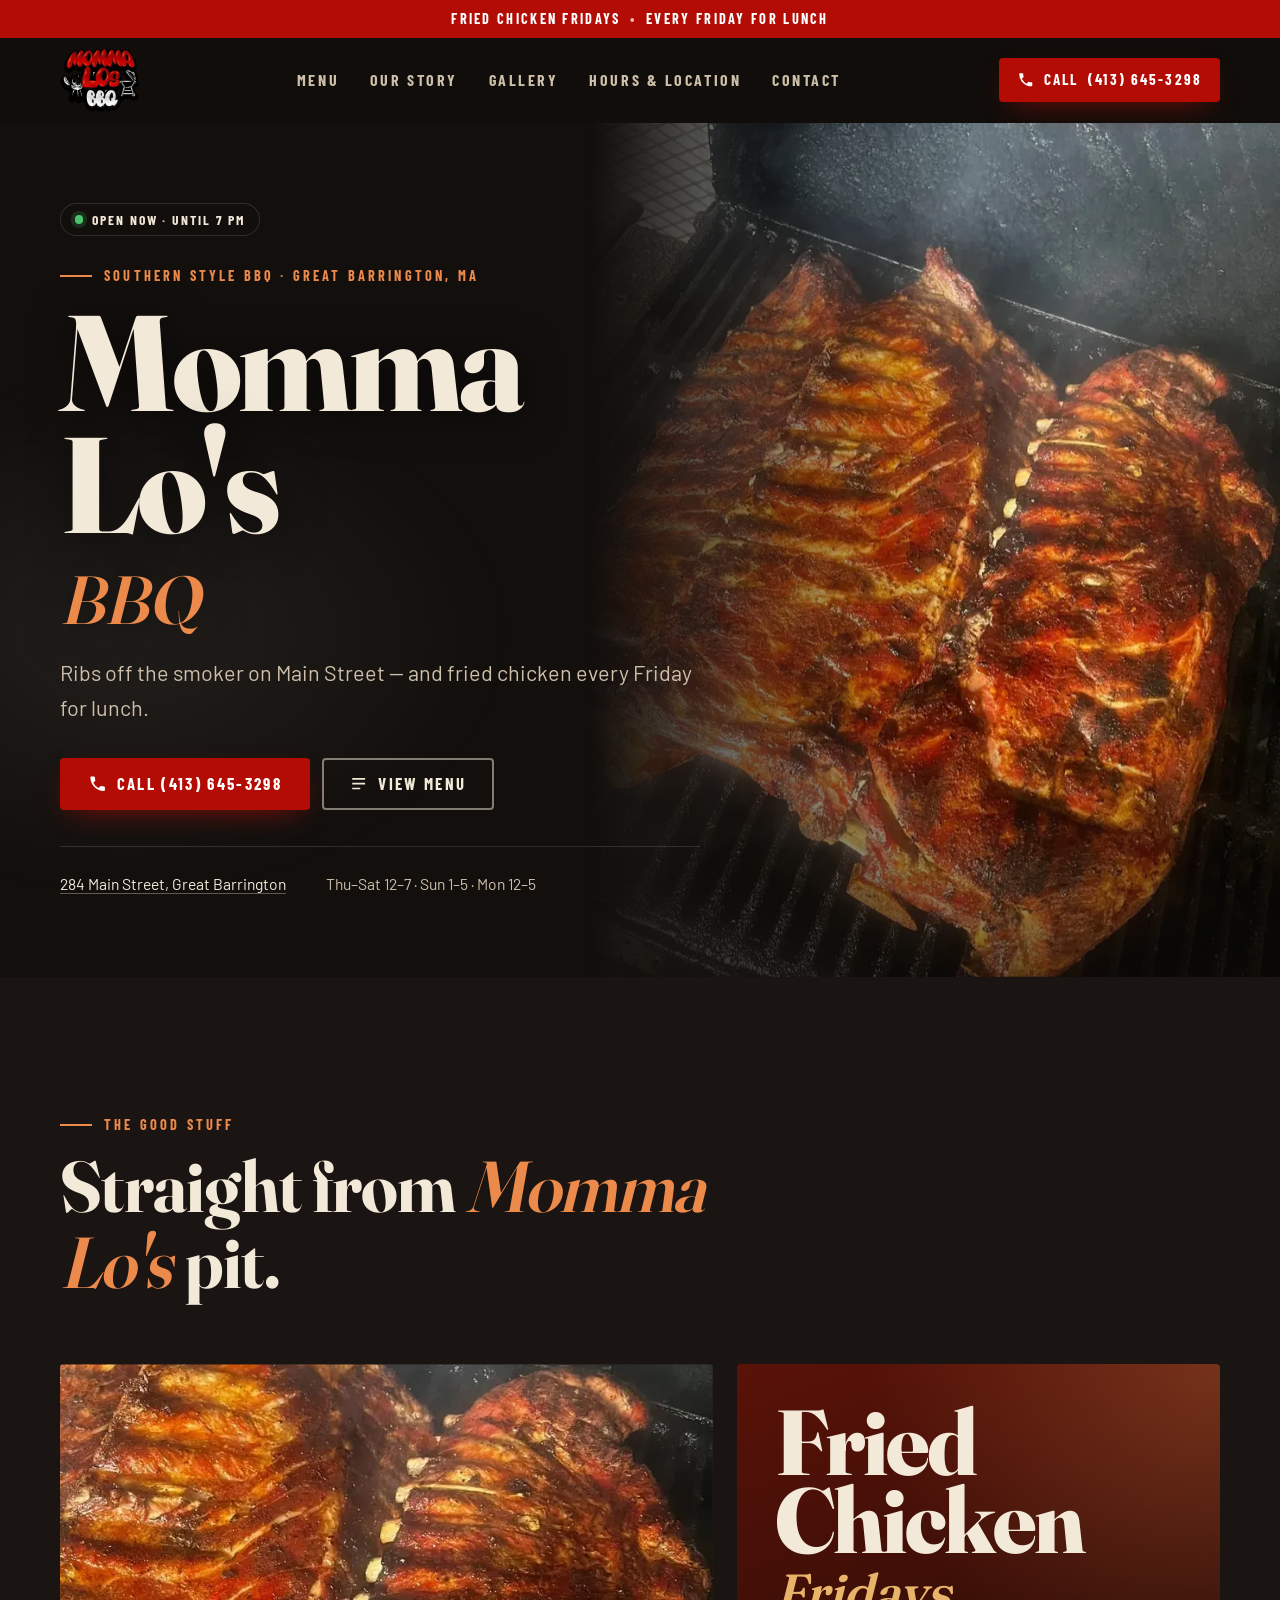
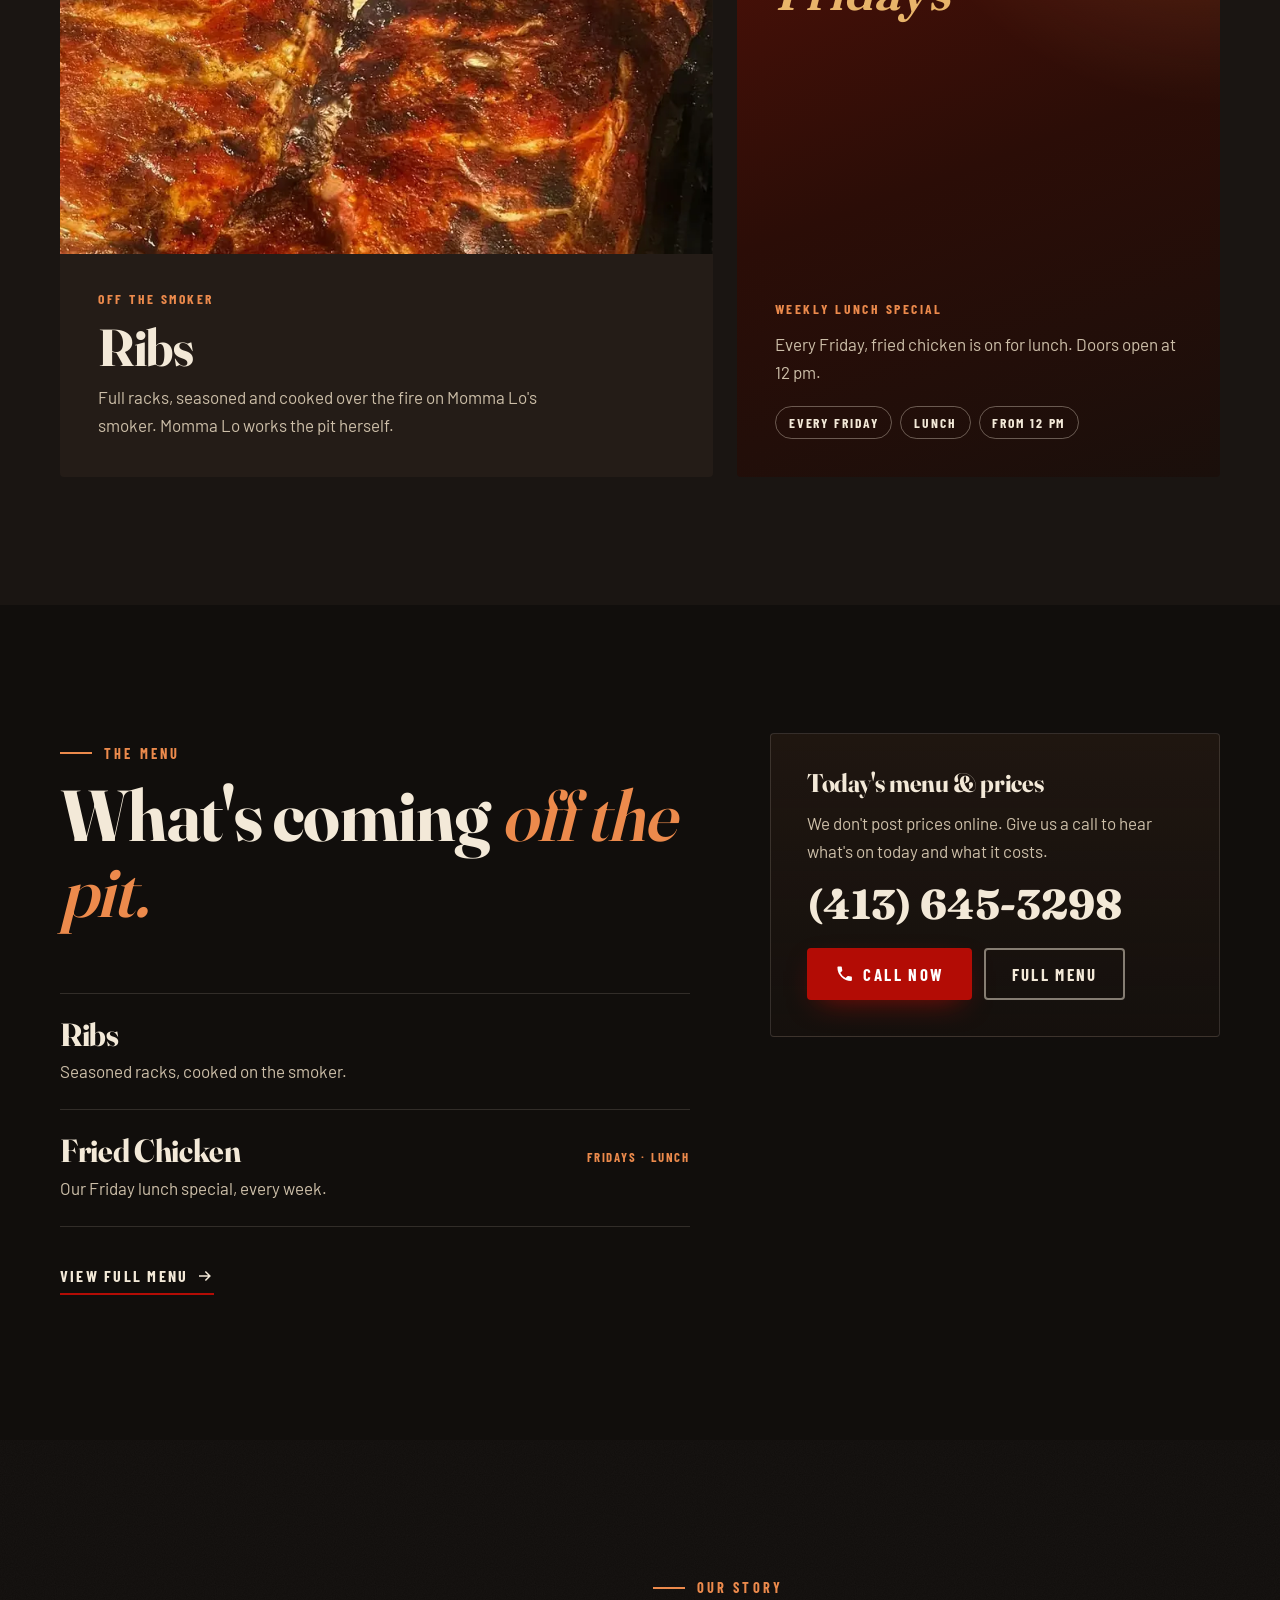
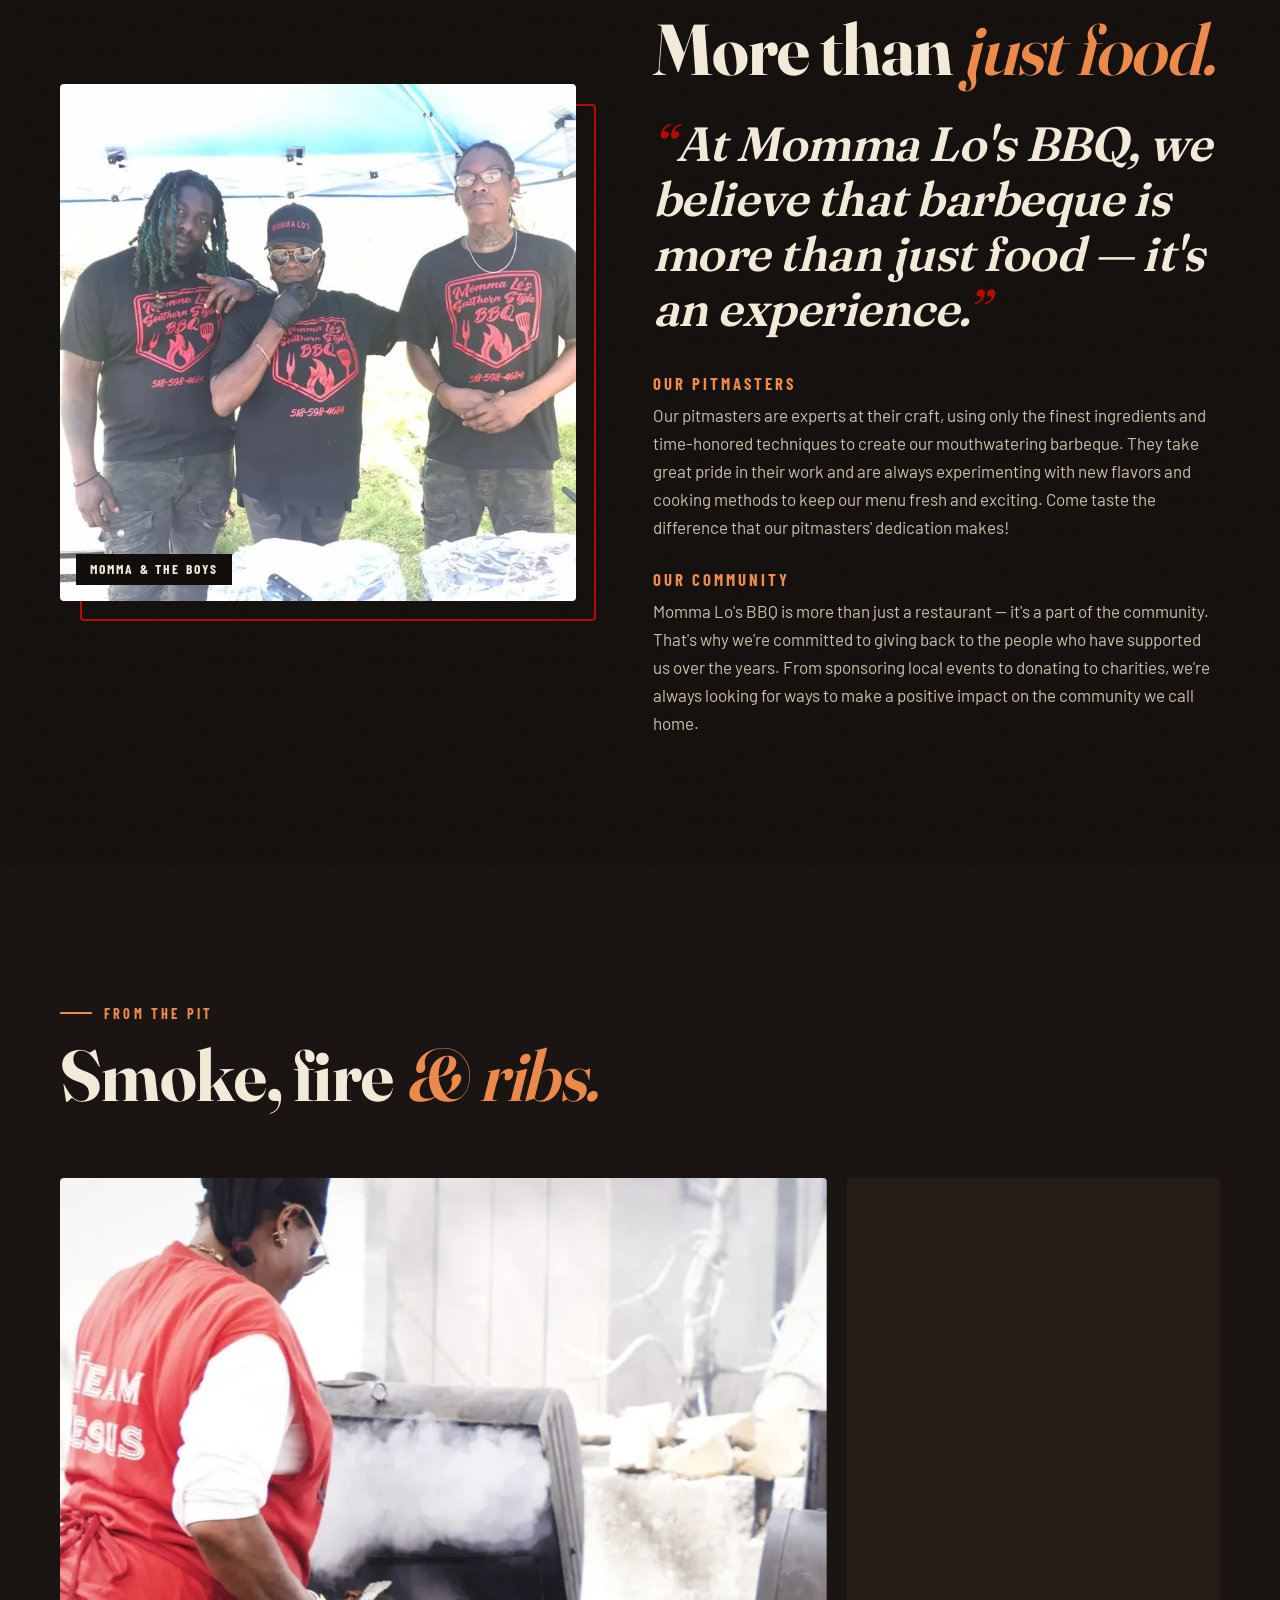
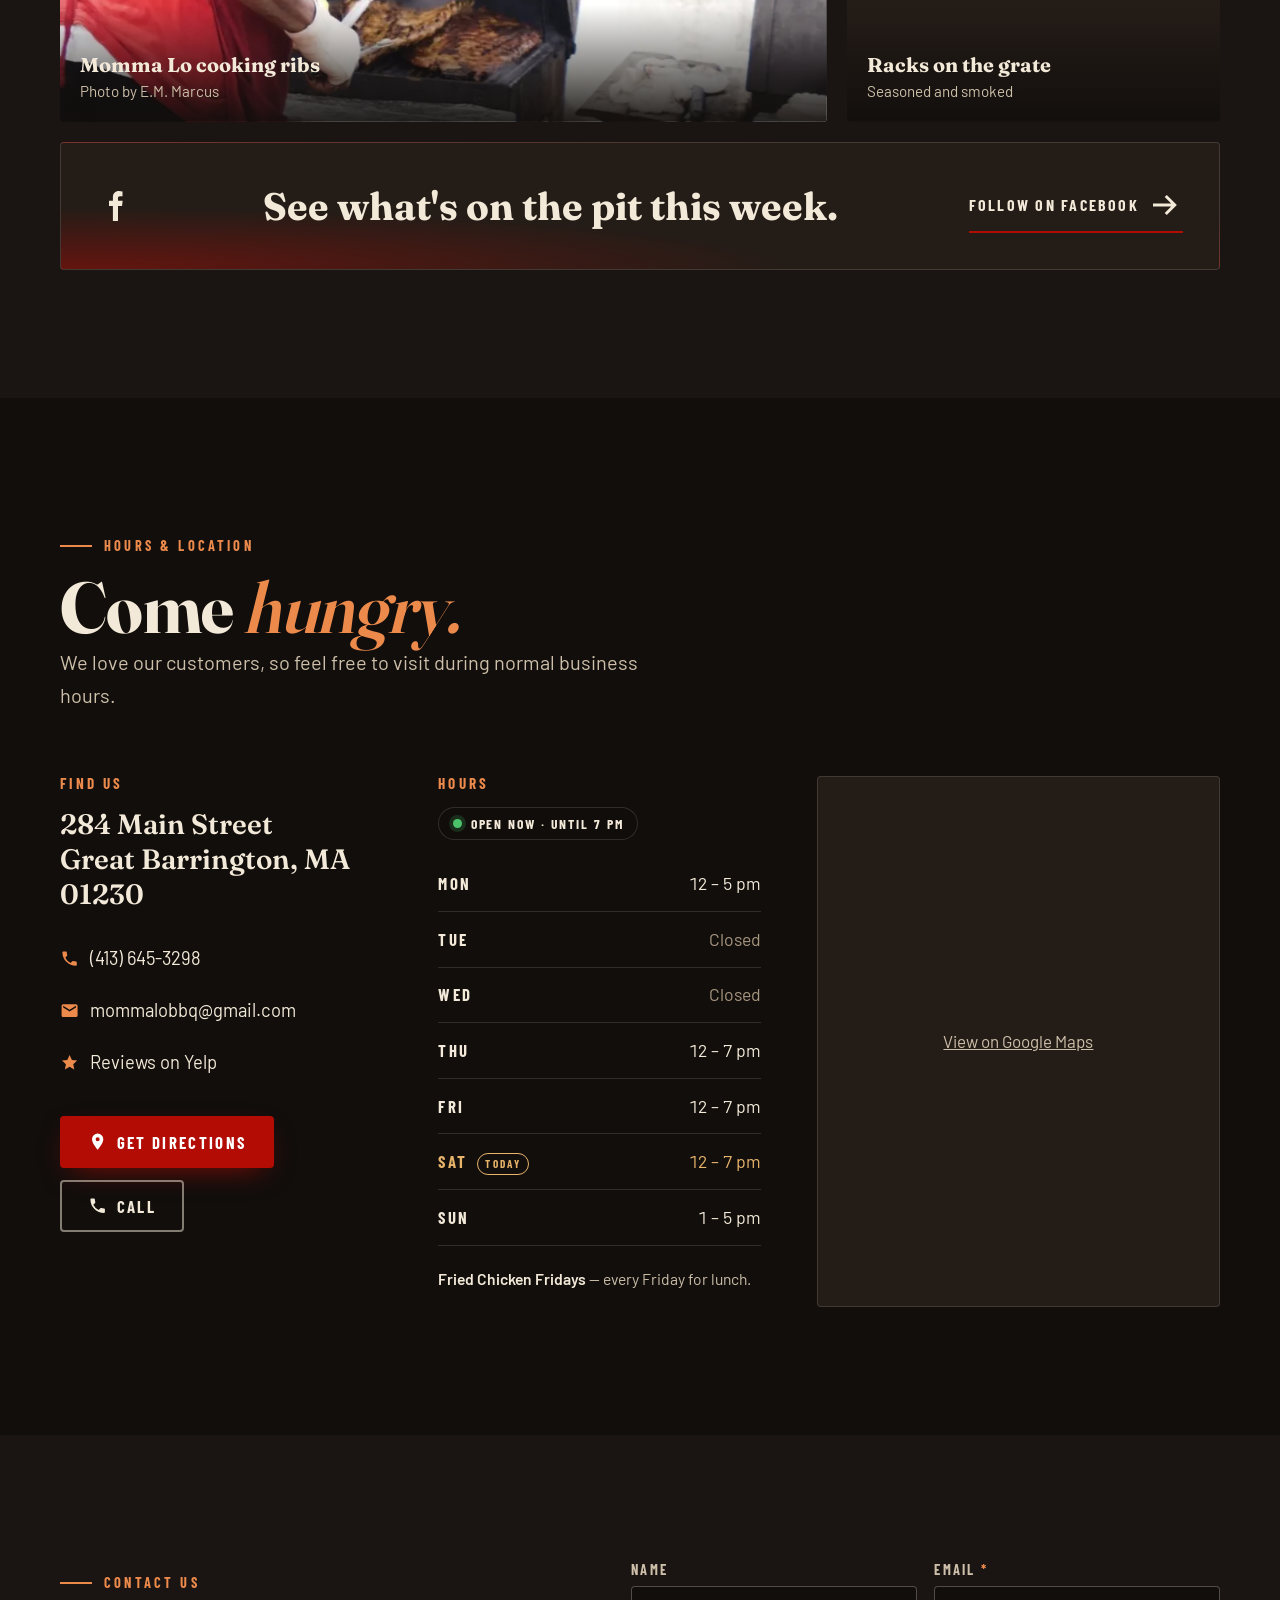
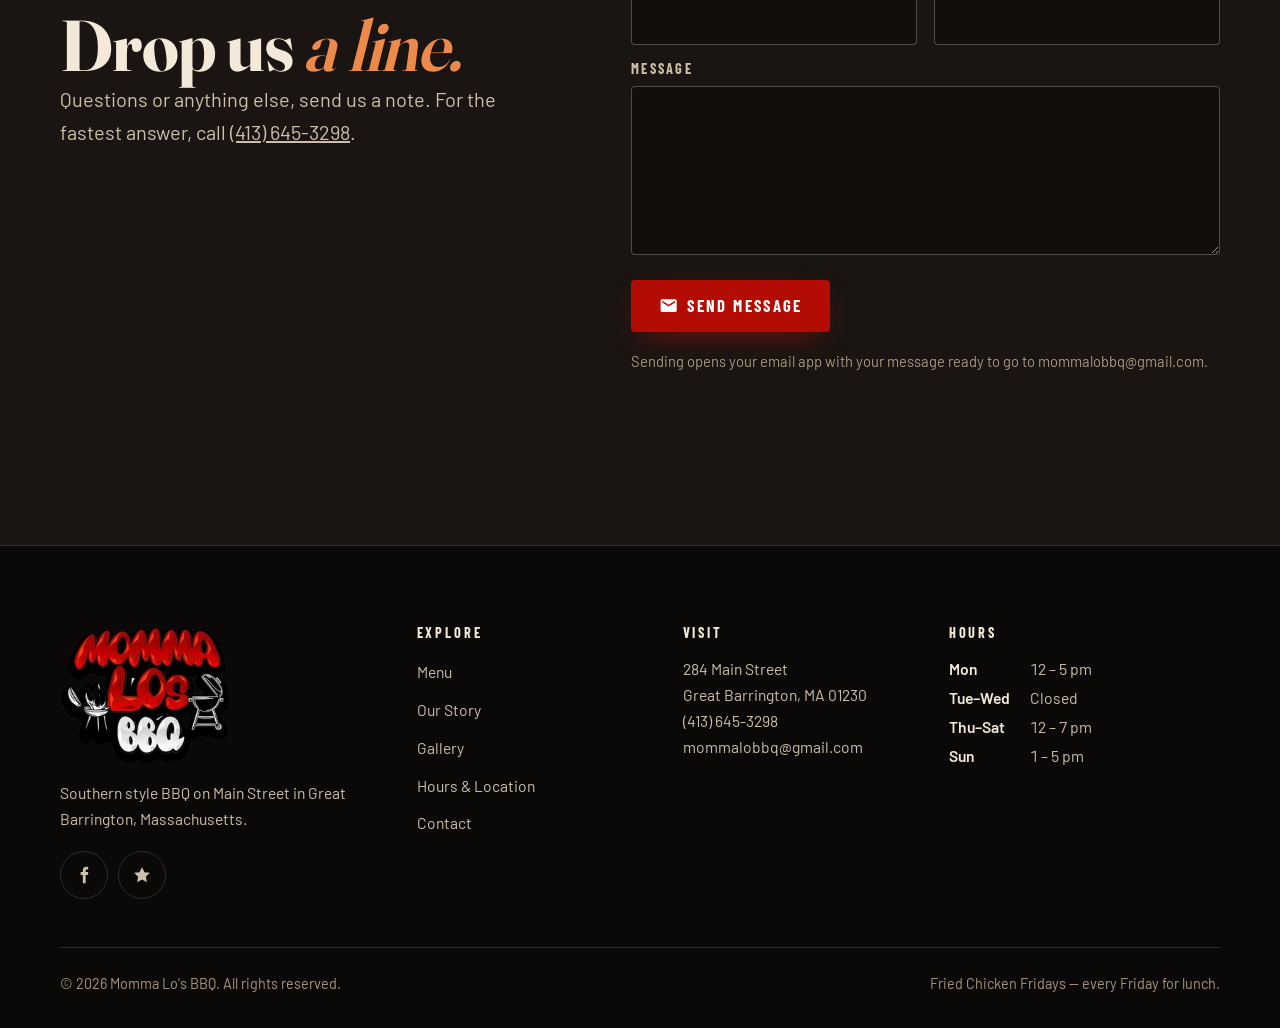
==== index.html @ 24d0cf84 "Redesign Momma Lo's BBQ website as a modern static site Rebuild mommalosbbq.com from scratch with a " ====
<!doctype html>
<html lang="en">
<head>
  <meta charset="utf-8">
  <meta name="viewport" content="width=device-width, initial-scale=1, viewport-fit=cover">
  <title>Momma Lo's BBQ | Southern Style BBQ in Great Barrington, MA</title>
  <meta name="description" content="Momma Lo's BBQ — Southern style BBQ at 284 Main Street, Great Barrington, MA. Fried Chicken Fridays every Friday for lunch. Hours, directions and contact: 413-645-3298.">
  <link rel="canonical" href="https://mommalosbbq.com/">
  <meta name="theme-color" content="#110e0c">

  <meta property="og:type" content="restaurant.restaurant">
  <meta property="og:site_name" content="Momma Lo's BBQ">
  <meta property="og:title" content="Momma Lo's BBQ | Great Barrington, MA">
  <meta property="og:description" content="Southern style BBQ on Main Street in Great Barrington. Fried Chicken Fridays — every Friday for lunch.">
  <meta property="og:url" content="https://mommalosbbq.com/">
  <meta property="og:image" content="https://mommalosbbq.com/assets/img/og-image.jpg">
  <meta property="og:image:width" content="1200">
  <meta property="og:image:height" content="630">
  <meta property="og:image:alt" content="Two racks of seasoned ribs on the smoker at Momma Lo's BBQ">
  <meta name="twitter:card" content="summary_large_image">

  <link rel="icon" href="assets/img/icon-32.png" sizes="32x32" type="image/png">
  <link rel="apple-touch-icon" href="assets/img/icon-180.png">
  <link rel="manifest" href="site.webmanifest">

  <link rel="preload" href="assets/fonts/fraunces-var.woff2" as="font" type="font/woff2" crossorigin>
  <link rel="preload" href="assets/fonts/barlow-condensed-700.woff2" as="font" type="font/woff2" crossorigin>
  <link rel="preload" as="image" type="image/webp" media="(max-width: 959px)"
        imagesrcset="assets/img/ribs-hero-sq-480.webp 480w, assets/img/ribs-hero-sq-720.webp 720w, assets/img/ribs-hero-sq-960.webp 960w"
        imagesizes="100vw">
  <link rel="preload" as="image" type="image/webp" media="(min-width: 960px)"
        imagesrcset="assets/img/ribs-smoker-800.webp 800w, assets/img/ribs-smoker-1200.webp 1200w, assets/img/ribs-smoker-1536.webp 1536w"
        imagesizes="54vw" fetchpriority="high">
  <link rel="stylesheet" href="assets/css/styles.css">

  <script type="application/ld+json">
  {
    "@context": "https://schema.org",
    "@type": "Restaurant",
    "@id": "https://mommalosbbq.com/#restaurant",
    "name": "Momma Lo's BBQ",
    "url": "https://mommalosbbq.com/",
    "logo": "https://mommalosbbq.com/assets/img/logo-480.png",
    "image": [
      "https://mommalosbbq.com/assets/img/og-image.jpg",
      "https://mommalosbbq.com/assets/img/ribs-smoker-1200.jpg",
      "https://mommalosbbq.com/assets/img/momma-and-the-boys-958.jpg"
    ],
    "telephone": "+1-413-645-3298",
    "email": "mommalobbq@gmail.com",
    "servesCuisine": ["Barbecue", "Southern"],
    "hasMenu": "https://mommalosbbq.com/menu.html",
    "address": {
      "@type": "PostalAddress",
      "streetAddress": "284 Main Street",
      "addressLocality": "Great Barrington",
      "addressRegion": "MA",
      "postalCode": "01230",
      "addressCountry": "US"
    },
    "openingHoursSpecification": [
      { "@type": "OpeningHoursSpecification", "dayOfWeek": "Monday", "opens": "12:00", "closes": "17:00" },
      { "@type": "OpeningHoursSpecification", "dayOfWeek": ["Thursday", "Friday", "Saturday"], "opens": "12:00", "closes": "19:00" },
      { "@type": "OpeningHoursSpecification", "dayOfWeek": "Sunday", "opens": "13:00", "closes": "17:00" }
    ],
    "sameAs": [
      "https://www.facebook.com/MommaLOs",
      "https://www.yelp.com/biz/momma-los-bbq-great-barrington"
    ]
  }
  </script>
  <script src="assets/js/main.js" defer></script>
</head>
<body>
  <svg width="0" height="0" style="position:absolute" aria-hidden="true" focusable="false">
    <symbol id="i-phone" viewBox="0 0 24 24"><path fill="currentColor" d="M6.6 10.8a15.2 15.2 0 0 0 6.6 6.6l2.2-2.2a1 1 0 0 1 1-.25 11.4 11.4 0 0 0 3.6.57 1 1 0 0 1 1 1V20a1 1 0 0 1-1 1A17 17 0 0 1 3 4a1 1 0 0 1 1-1h3.5a1 1 0 0 1 1 1c0 1.25.2 2.45.57 3.57a1 1 0 0 1-.25 1z"/></symbol>
    <symbol id="i-pin" viewBox="0 0 24 24"><path fill="currentColor" d="M12 2a7 7 0 0 0-7 7c0 5.25 7 13 7 13s7-7.75 7-13a7 7 0 0 0-7-7zm0 9.5A2.5 2.5 0 1 1 12 6.5a2.5 2.5 0 0 1 0 5z"/></symbol>
    <symbol id="i-mail" viewBox="0 0 24 24"><path fill="currentColor" d="M20 4H4a2 2 0 0 0-2 2v12a2 2 0 0 0 2 2h16a2 2 0 0 0 2-2V6a2 2 0 0 0-2-2zm0 4.2-8 5-8-5V6l8 5 8-5z"/></symbol>
    <symbol id="i-menu" viewBox="0 0 24 24"><path fill="currentColor" d="M4 5h16v2H4zm0 6h16v2H4zm0 6h10v2H4z"/></symbol>
    <symbol id="i-arrow" viewBox="0 0 24 24"><path fill="currentColor" d="M13.2 5.3 19.9 12l-6.7 6.7-1.4-1.4 4.3-4.3H4v-2h12.1l-4.3-4.3z"/></symbol>
    <symbol id="i-facebook" viewBox="0 0 24 24"><path fill="currentColor" d="M14 8.5V6.8c0-.8.2-1.3 1.4-1.3H17V2.3A22 22 0 0 0 14.6 2C12.2 2 10.6 3.5 10.6 6.2v2.3H8V12h2.6v10H14V12h2.7l.4-3.5z"/></symbol>
    <symbol id="i-star" viewBox="0 0 24 24"><path fill="currentColor" d="m12 2.5 2.9 6.1 6.6.8-4.9 4.6 1.3 6.6L12 17.3l-5.9 3.3 1.3-6.6-4.9-4.6 6.6-.8z"/></symbol>
  </svg>

  <a class="skip-link" href="#main">Skip to content</a>

  <aside class="announce" aria-label="Weekly special">
    <a href="#fried-chicken-fridays"><span>Fried Chicken Fridays</span><span class="dot" aria-hidden="true">•</span><span class="long">Every Friday for lunch</span><span class="short">Lunch</span></a>
  </aside>

  <header class="site-header">
    <div class="wrap header-inner">
      <a class="brand" href="./" aria-label="Momma Lo's BBQ — home">
        <picture>
          <source type="image/webp" srcset="assets/img/logo-240.webp 1x, assets/img/logo-480.webp 2x">
          <img src="assets/img/logo-240.png" width="240" height="195" alt="Momma Lo's BBQ">
        </picture>
      </a>
      <nav class="nav-links" aria-label="Main">
        <a href="menu.html">Menu</a>
        <a href="#story">Our Story</a>
        <a href="#gallery">Gallery</a>
        <a href="#visit">Hours &amp; Location</a>
        <a href="#contact">Contact</a>
      </nav>
      <div class="header-actions">
        <a class="btn btn--primary btn--sm header-call" href="tel:+14136453298" aria-label="Call Momma Lo's BBQ at 413-645-3298">
          <svg aria-hidden="true"><use href="#i-phone"/></svg><span>Call</span><span class="num">(413) 645-3298</span>
        </a>
        <button class="menu-toggle" type="button" aria-expanded="false" aria-controls="mobile-nav" aria-label="Open menu"><span></span></button>
      </div>
    </div>
  </header>

  <nav class="mobile-nav" id="mobile-nav" aria-label="Main">
    <ul>
      <li><a href="menu.html">Menu</a></li>
      <li><a href="#story">Our Story</a></li>
      <li><a href="#gallery">Gallery</a></li>
      <li><a href="#visit">Hours &amp; Location</a></li>
      <li><a href="#contact">Contact</a></li>
    </ul>
    <div class="mobile-nav-meta">
      <p><a href="tel:+14136453298">(413) 645-3298</a><br>284 Main Street, Great Barrington, MA</p>
      <a class="btn btn--primary" href="tel:+14136453298"><svg aria-hidden="true"><use href="#i-phone"/></svg>Call us</a>
    </div>
  </nav>

  <main id="main">
    <!-- HERO -->
    <section class="hero grain" aria-labelledby="hero-title">
      <div class="hero-media">
        <picture>
          <source type="image/webp" media="(max-width: 959px)" sizes="100vw"
                  srcset="assets/img/ribs-hero-sq-480.webp 480w, assets/img/ribs-hero-sq-720.webp 720w, assets/img/ribs-hero-sq-960.webp 960w">
          <source type="image/webp" sizes="54vw"
                  srcset="assets/img/ribs-smoker-480.webp 480w, assets/img/ribs-smoker-800.webp 800w, assets/img/ribs-smoker-1200.webp 1200w, assets/img/ribs-smoker-1536.webp 1536w">
          <img src="assets/img/ribs-smoker-1200.jpg" sizes="(min-width: 960px) 54vw, 100vw"
               srcset="assets/img/ribs-smoker-480.jpg 480w, assets/img/ribs-smoker-800.jpg 800w, assets/img/ribs-smoker-1200.jpg 1200w, assets/img/ribs-smoker-1536.jpg 1536w"
               width="1536" height="2048" fetchpriority="high"
               alt="Two full racks of seasoned, caramelized ribs on the grate of Momma Lo's smoker">
        </picture>
      </div>
      <div class="smoke" aria-hidden="true"></div>
      <div class="wrap hero-copy">
        <p class="hero-status"><span class="status" data-status role="status"></span></p>
        <p class="eyebrow">Southern Style BBQ · Great Barrington, MA</p>
        <h1 id="hero-title">Momma Lo's<span class="script">BBQ</span></h1>
        <p class="hero-tagline">Ribs off the smoker on Main Street — and fried chicken every Friday for lunch.</p>
        <div class="hero-ctas">
          <a class="btn btn--primary" href="tel:+14136453298"><svg aria-hidden="true"><use href="#i-phone"/></svg>Call (413) 645-3298</a>
          <a class="btn" href="menu.html"><svg aria-hidden="true"><use href="#i-menu"/></svg>View Menu</a>
        </div>
        <div class="hero-meta">
          <span><a href="https://www.google.com/maps/dir/?api=1&amp;destination=284+Main+Street%2C+Great+Barrington%2C+MA+01230" target="_blank" rel="noopener">284 Main Street, Great Barrington<span class="visually-hidden"> (opens directions in a new tab)</span></a></span>
          <span>Thu–Sat 12–7 · Sun 1–5 · Mon 12–5</span>
        </div>
      </div>
    </section>

    <!-- SIGNATURE -->
    <section class="section signature" aria-labelledby="sig-title">
      <div class="wrap">
        <div class="section-head reveal">
          <p class="eyebrow">The Good Stuff</p>
          <h2 class="section-title" id="sig-title">Straight from <em>Momma Lo's</em> pit.</h2>
        </div>
        <div class="sig-grid">
          <article class="sig-card sig-card--ribs reveal">
            <div class="media reveal-img">
              <picture>
                <source type="image/webp" sizes="(min-width: 860px) 58vw, 100vw" srcset="assets/img/ribs-closeup-480.webp 480w, assets/img/ribs-closeup-800.webp 800w, assets/img/ribs-closeup-1100.webp 1100w">
                <img src="assets/img/ribs-closeup-800.jpg" sizes="(min-width: 860px) 58vw, 100vw" srcset="assets/img/ribs-closeup-480.jpg 480w, assets/img/ribs-closeup-800.jpg 800w, assets/img/ribs-closeup-1100.jpg 1100w"
                     width="1100" height="825" loading="lazy" decoding="async"
                     alt="Close-up of the seasoned, smoky bark on a rack of ribs">
              </picture>
            </div>
            <div class="body">
              <span class="tag">Off the smoker</span>
              <h3>Ribs</h3>
              <p>Full racks, seasoned and cooked over the fire on Momma Lo's smoker. Momma Lo works the pit herself.</p>
            </div>
          </article>

          <article class="sig-card sig-card--friday reveal" id="fried-chicken-fridays">
            <p class="big" aria-hidden="true">Fried<br>Chicken<em>Fridays</em></p>
            <div class="body">
              <span class="tag">Weekly lunch special</span>
              <h3 class="visually-hidden">Fried Chicken Fridays</h3>
              <p>Every Friday, fried chicken is on for lunch. Doors open at 12 pm.</p>
              <div class="when"><span class="chip">Every Friday</span><span class="chip">Lunch</span><span class="chip">From 12 pm</span></div>
            </div>
          </article>
        </div>
      </div>
    </section>

    <!-- MENU PREVIEW -->
    <section class="section" id="menu" aria-labelledby="menu-title">
      <div class="wrap menu-preview-grid">
        <div>
          <div class="section-head reveal">
            <p class="eyebrow">The Menu</p>
            <h2 class="section-title" id="menu-title">What's coming <em>off the pit.</em></h2>
          </div>
          <div class="menu-board reveal">
            <div class="menu-item">
              <h3>Ribs</h3>
              <p>Seasoned racks, cooked on the smoker.</p>
            </div>
            <div class="menu-item">
              <h3>Fried Chicken</h3>
              <span class="note">Fridays · Lunch</span>
              <p>Our Friday lunch special, every week.</p>
            </div>
          </div>
          <p class="reveal" style="margin-top:2rem"><a class="text-link" href="menu.html">View full menu <svg width="18" height="18" aria-hidden="true"><use href="#i-arrow"/></svg></a></p>
        </div>
        <aside class="menu-callout reveal" aria-labelledby="today-title">
          <h3 id="today-title">Today's menu &amp; prices</h3>
          <p>We don't post prices online. Give us a call to hear what's on today and what it costs.</p>
          <a class="phone-big" href="tel:+14136453298">(413) 645-3298</a>
          <div class="btns">
            <a class="btn btn--primary" href="tel:+14136453298"><svg aria-hidden="true"><use href="#i-phone"/></svg>Call now</a>
            <a class="btn" href="menu.html">Full menu</a>
          </div>
        </aside>
      </div>
    </section>

    <!-- STORY -->
    <section class="section story grain" id="story" aria-labelledby="story-title">
      <div class="wrap story-grid">
        <figure class="story-photo reveal" style="margin:0">
          <picture>
            <source type="image/webp" sizes="(min-width: 900px) 45vw, 100vw" srcset="assets/img/momma-and-the-boys-480.webp 480w, assets/img/momma-and-the-boys-800.webp 800w, assets/img/momma-and-the-boys-958.webp 958w">
            <img src="assets/img/momma-and-the-boys-800.jpg" sizes="(min-width: 900px) 45vw, 100vw" srcset="assets/img/momma-and-the-boys-480.jpg 480w, assets/img/momma-and-the-boys-800.jpg 800w, assets/img/momma-and-the-boys-958.jpg 958w"
                 width="958" height="960" loading="lazy" decoding="async"
                 alt="Momma Lo, in a Momma Lo's cap and sunglasses, stands between two of her crew. All three wear black Momma Lo's Southern Style BBQ shirts.">
          </picture>
          <figcaption>Momma &amp; The Boys</figcaption>
        </figure>
        <div class="reveal">
          <p class="eyebrow">Our Story</p>
          <h2 class="section-title" id="story-title" style="margin-bottom:1.75rem">More than <em>just food.</em></h2>
          <blockquote class="pullquote">At Momma Lo's BBQ, we believe that barbeque is more than just food — it's an experience.</blockquote>
          <div class="pillars">
            <div class="pillar">
              <h3>Our Pitmasters</h3>
              <p>Our pitmasters are experts at their craft, using only the finest ingredients and time-honored techniques to create our mouthwatering barbeque. They take great pride in their work and are always experimenting with new flavors and cooking methods to keep our menu fresh and exciting. Come taste the difference that our pitmasters' dedication makes!</p>
            </div>
            <div class="pillar">
              <h3>Our Community</h3>
              <p>Momma Lo's BBQ is more than just a restaurant — it's a part of the community. That's why we're committed to giving back to the people who have supported us over the years. From sponsoring local events to donating to charities, we're always looking for ways to make a positive impact on the community we call home.</p>
            </div>
          </div>
        </div>
      </div>
    </section>

    <!-- GALLERY -->
    <section class="section gallery" id="gallery" aria-labelledby="gallery-title">
      <div class="wrap">
        <div class="section-head reveal">
          <p class="eyebrow">From the Pit</p>
          <h2 class="section-title" id="gallery-title">Smoke, fire <em>&amp; ribs.</em></h2>
        </div>
        <div class="gallery-grid">
          <figure class="g-item g-wide reveal-img">
            <picture>
              <source type="image/webp" sizes="(min-width: 760px) 66vw, 100vw" srcset="assets/img/momma-lo-cooking-480.webp 480w, assets/img/momma-lo-cooking-800.webp 800w, assets/img/momma-lo-cooking-1200.webp 1200w">
              <img src="assets/img/momma-lo-cooking-800.jpg" sizes="(min-width: 760px) 66vw, 100vw" srcset="assets/img/momma-lo-cooking-480.jpg 480w, assets/img/momma-lo-cooking-800.jpg 800w, assets/img/momma-lo-cooking-1200.jpg 1200w"
                   width="1200" height="674" loading="lazy" decoding="async"
                   alt="Momma Lo, in a red apron, turns racks of ribs on an open smoker as smoke pours out">
            </picture>
            <figcaption><strong>Momma Lo cooking ribs</strong>Photo by E.M. Marcus</figcaption>
          </figure>
          <figure class="g-item g-tall reveal-img">
            <picture>
              <source type="image/webp" sizes="(min-width: 760px) 33vw, 100vw" srcset="assets/img/ribs-smoker-480.webp 480w, assets/img/ribs-smoker-800.webp 800w">
              <img src="assets/img/ribs-smoker-800.jpg" sizes="(min-width: 760px) 33vw, 100vw" srcset="assets/img/ribs-smoker-480.jpg 480w, assets/img/ribs-smoker-800.jpg 800w"
                   width="800" height="1067" loading="lazy" decoding="async"
                   alt="Two racks of ribs with a deep red, caramelized crust, resting on the smoker grate">
            </picture>
            <figcaption><strong>Racks on the grate</strong>Seasoned and smoked</figcaption>
          </figure>
          <a class="g-item g-social reveal" href="https://www.facebook.com/MommaLOs" target="_blank" rel="noopener">
            <svg aria-hidden="true"><use href="#i-facebook"/></svg>
            <span class="big">See what's on the pit this week.</span>
            <span class="text-link">Follow on Facebook <svg width="18" height="18" aria-hidden="true"><use href="#i-arrow"/></svg><span class="visually-hidden"> (opens in a new tab)</span></span>
          </a>
        </div>
      </div>
    </section>

    <!-- VISIT -->
    <section class="section" id="visit" aria-labelledby="visit-title">
      <div class="wrap">
        <div class="section-head reveal">
          <p class="eyebrow">Hours &amp; Location</p>
          <h2 class="section-title" id="visit-title">Come <em>hungry.</em></h2>
          <p class="lede">We love our customers, so feel free to visit during normal business hours.</p>
        </div>
        <div class="visit-grid">
          <div class="visit-block reveal">
            <h3>Find us</h3>
            <address class="address">284 Main Street<br>Great Barrington, MA 01230</address>
            <div class="contact-lines">
              <a href="tel:+14136453298"><svg aria-hidden="true"><use href="#i-phone"/></svg>(413) 645-3298</a>
              <a href="mailto:mommalobbq@gmail.com"><svg aria-hidden="true"><use href="#i-mail"/></svg>mommalobbq@gmail.com</a>
              <a href="https://www.yelp.com/biz/momma-los-bbq-great-barrington" target="_blank" rel="noopener"><svg aria-hidden="true"><use href="#i-star"/></svg>Reviews on Yelp<span class="visually-hidden"> (opens in a new tab)</span></a>
            </div>
            <div class="visit-ctas">
              <a class="btn btn--primary" href="https://www.google.com/maps/dir/?api=1&amp;destination=284+Main+Street%2C+Great+Barrington%2C+MA+01230" target="_blank" rel="noopener"><svg aria-hidden="true"><use href="#i-pin"/></svg>Get directions<span class="visually-hidden"> (opens in a new tab)</span></a>
              <a class="btn" href="tel:+14136453298"><svg aria-hidden="true"><use href="#i-phone"/></svg>Call</a>
            </div>
          </div>
          <div class="visit-block reveal">
            <h3>Hours</h3>
            <p style="margin-bottom:1rem"><span class="status" data-status role="status"></span></p>
            <table class="hours">
              <caption class="visually-hidden">Opening hours</caption>
              <tbody>
                <tr data-day="1"><th scope="row">Mon</th><td>12 – 5 pm</td></tr>
                <tr data-day="2" class="is-closed"><th scope="row">Tue</th><td>Closed</td></tr>
                <tr data-day="3" class="is-closed"><th scope="row">Wed</th><td>Closed</td></tr>
                <tr data-day="4"><th scope="row">Thu</th><td>12 – 7 pm</td></tr>
                <tr data-day="5"><th scope="row">Fri</th><td>12 – 7 pm</td></tr>
                <tr data-day="6"><th scope="row">Sat</th><td>12 – 7 pm</td></tr>
                <tr data-day="0"><th scope="row">Sun</th><td>1 – 5 pm</td></tr>
              </tbody>
            </table>
            <p class="hours-note"><strong>Fried Chicken Fridays</strong> — every Friday for lunch.</p>
          </div>
          <div class="map reveal">
            <a class="map-fallback" href="https://www.google.com/maps/search/?api=1&amp;query=284+Main+Street%2C+Great+Barrington%2C+MA+01230" target="_blank" rel="noopener">View on Google Maps<span class="visually-hidden"> (opens in a new tab)</span></a>
            <iframe title="Map showing Momma Lo's BBQ at 284 Main Street, Great Barrington, MA"
                    src="https://www.google.com/maps?q=Momma+Lo%27s+BBQ,+284+Main+Street,+Great+Barrington,+MA+01230&amp;output=embed"
                    loading="lazy" referrerpolicy="no-referrer-when-downgrade"></iframe>
          </div>
        </div>
      </div>
    </section>

    <!-- CONTACT -->
    <section class="section contact" id="contact" aria-labelledby="contact-title">
      <div class="wrap contact-grid">
        <div class="reveal">
          <p class="eyebrow">Contact Us</p>
          <h2 class="section-title" id="contact-title">Drop us <em>a line.</em></h2>
          <p class="lede">Questions or anything else, send us a note. For the fastest answer, call <a href="tel:+14136453298">(413) 645-3298</a>.</p>
        </div>
        <form class="form reveal" id="contact-form" data-to="mommalobbq@gmail.com"
              action="mailto:mommalobbq@gmail.com" method="post" enctype="text/plain">
          <div class="row">
            <div class="field">
              <label for="cf-name">Name</label>
              <input id="cf-name" name="name" type="text" autocomplete="name">
            </div>
            <div class="field">
              <label for="cf-email">Email <span class="req" aria-hidden="true">*</span><span class="visually-hidden">(required)</span></label>
              <input id="cf-email" name="email" type="email" autocomplete="email" required aria-describedby="cf-email-error">
              <p class="field-error" id="cf-email-error">Please enter a valid email address.</p>
            </div>
          </div>
          <div class="field">
            <label for="cf-message">Message</label>
            <textarea id="cf-message" name="message" rows="5"></textarea>
          </div>
          <div>
            <button class="btn btn--primary" type="submit"><svg aria-hidden="true"><use href="#i-mail"/></svg>Send message</button>
          </div>
          <p class="form-note">Sending opens your email app with your message ready to go to mommalobbq@gmail.com.</p>
          <p class="form-status" id="form-status" role="status" aria-live="polite"></p>
        </form>
      </div>
    </section>
  </main>

  <footer class="site-footer">
    <div class="wrap">
      <div class="footer-grid">
        <div class="footer-brand">
          <picture>
            <source type="image/webp" srcset="assets/img/logo-240.webp 1x, assets/img/logo-480.webp 2x">
            <img src="assets/img/logo-240.png" width="240" height="195" alt="Momma Lo's BBQ" loading="lazy">
          </picture>
          <p>Southern style BBQ on Main Street in Great Barrington, Massachusetts.</p>
          <div class="socials">
            <a href="https://www.facebook.com/MommaLOs" target="_blank" rel="noopener" aria-label="Momma Lo's BBQ on Facebook (opens in a new tab)"><svg aria-hidden="true"><use href="#i-facebook"/></svg></a>
            <a href="https://www.yelp.com/biz/momma-los-bbq-great-barrington" target="_blank" rel="noopener" aria-label="Momma Lo's BBQ on Yelp (opens in a new tab)"><svg aria-hidden="true"><use href="#i-star"/></svg></a>
          </div>
        </div>
        <nav aria-label="Footer">
          <h2>Explore</h2>
          <ul class="footer-links">
            <li><a href="menu.html">Menu</a></li>
            <li><a href="#story">Our Story</a></li>
            <li><a href="#gallery">Gallery</a></li>
            <li><a href="#visit">Hours &amp; Location</a></li>
            <li><a href="#contact">Contact</a></li>
          </ul>
        </nav>
        <div>
          <h2>Visit</h2>
          <address style="font-style:normal">
            284 Main Street<br>Great Barrington, MA 01230<br>
            <a href="tel:+14136453298">(413) 645-3298</a><br>
            <a href="mailto:mommalobbq@gmail.com">mommalobbq@gmail.com</a>
          </address>
        </div>
        <div>
          <h2>Hours</h2>
          <dl class="footer-hours">
            <dt>Mon</dt><dd>12 – 5 pm</dd>
            <dt>Tue–Wed</dt><dd>Closed</dd>
            <dt>Thu–Sat</dt><dd>12 – 7 pm</dd>
            <dt>Sun</dt><dd>1 – 5 pm</dd>
          </dl>
        </div>
      </div>
      <div class="footer-bottom">
        <span>© 2026 Momma Lo's BBQ. All rights reserved.</span>
        <span>Fried Chicken Fridays — every Friday for lunch.</span>
      </div>
    </div>
  </footer>

  <nav class="action-bar" aria-label="Quick actions">
    <a href="tel:+14136453298"><svg aria-hidden="true"><use href="#i-phone"/></svg>Call</a>
    <a href="https://www.google.com/maps/dir/?api=1&amp;destination=284+Main+Street%2C+Great+Barrington%2C+MA+01230" target="_blank" rel="noopener"><svg aria-hidden="true"><use href="#i-pin"/></svg>Directions</a>
    <a href="menu.html"><svg aria-hidden="true"><use href="#i-menu"/></svg>Menu</a>
  </nav>
</body>
</html>
---- assets/css/styles.css ----
/* Momma Lo's BBQ — site styles
   Mobile-first. Tokens up top; sections follow page order. */

@font-face { font-family: "Fraunces"; src: url("../fonts/fraunces-var.woff2") format("woff2"); font-weight: 600 800; font-display: swap; }
@font-face { font-family: "Barlow"; src: url("../fonts/barlow-400.woff2") format("woff2"); font-weight: 400; font-display: swap; }
@font-face { font-family: "Barlow"; src: url("../fonts/barlow-500.woff2") format("woff2"); font-weight: 500; font-display: swap; }
@font-face { font-family: "Barlow"; src: url("../fonts/barlow-600.woff2") format("woff2"); font-weight: 600; font-display: swap; }
@font-face { font-family: "Barlow Condensed"; src: url("../fonts/barlow-condensed-500.woff2") format("woff2"); font-weight: 500; font-display: swap; }
@font-face { font-family: "Barlow Condensed"; src: url("../fonts/barlow-condensed-700.woff2") format("woff2"); font-weight: 700; font-display: swap; }

:root {
  --char: #110e0c;
  --char-2: #1a1512;
  --char-3: #241c17;
  --wood: #3a2619;
  --line: rgba(243, 233, 216, 0.14);
  --cream: #f3e9d8;
  --cream-dim: #cdbfa9;
  --muted: #a8977f;
  --red: #b30c05;          /* brand red from the original site */
  --red-hover: #d0160c;
  --ember: #ec8a4c;         /* accent text on dark — AA on --char */
  --gold: #e8b46a;

  --f-display: "Fraunces", Georgia, "Times New Roman", serif;
  --f-label: "Barlow Condensed", "Arial Narrow", system-ui, sans-serif;
  --f-body: "Barlow", system-ui, -apple-system, "Segoe UI", sans-serif;

  --gutter: clamp(1rem, 4vw, 2.5rem);
  --max: 1240px;
  --header-h: 68px;
  --radius: 4px;
  --ease: cubic-bezier(.2, .7, .2, 1);

  /* film-grain overlay, generated inline so there is no extra request */
  --grain: url("data:image/svg+xml,%3Csvg xmlns='http://www.w3.org/2000/svg' width='160' height='160'%3E%3Cfilter id='n'%3E%3CfeTurbulence type='fractalNoise' baseFrequency='.9' numOctaves='2' stitchTiles='stitch'/%3E%3CfeColorMatrix values='0 0 0 0 1 0 0 0 0 1 0 0 0 0 1 0 0 0 .5 0'/%3E%3C/filter%3E%3Crect width='100%25' height='100%25' filter='url(%23n)'/%3E%3C/svg%3E");
}

*, *::before, *::after { box-sizing: border-box; }
html { -webkit-text-size-adjust: 100%; scroll-behavior: smooth; scroll-padding-top: calc(var(--header-h) + 12px); }
body {
  margin: 0;
  background: var(--char);
  color: var(--cream);
  font: 400 1.0625rem/1.65 var(--f-body);
  -webkit-font-smoothing: antialiased;
  text-rendering: optimizeLegibility;
  overflow-x: hidden;
}
img { max-width: 100%; height: auto; display: block; }
a { color: inherit; }
h1, h2, h3 { font-family: var(--f-display); font-weight: 700; line-height: 1.05; margin: 0; letter-spacing: -0.01em; font-variation-settings: "opsz" 144, "SOFT" 30, "WONK" 0; }
p { margin: 0 0 1em; }
ul { margin: 0; padding: 0; list-style: none; }

:focus-visible { outline: 3px solid var(--gold); outline-offset: 3px; border-radius: 2px; }

.skip-link {
  position: absolute; left: 1rem; top: -100px; z-index: 100;
  background: var(--cream); color: var(--char); padding: .75rem 1rem; font-weight: 600; text-decoration: none;
}
.skip-link:focus { top: 1rem; }
.visually-hidden { position: absolute !important; width: 1px; height: 1px; overflow: hidden; clip: rect(0 0 0 0); white-space: nowrap; }

.wrap { width: 100%; max-width: var(--max); margin-inline: auto; padding-inline: var(--gutter); }

/* ---------- shared bits ---------- */
.eyebrow {
  font: 700 .9rem/1.2 var(--f-label);
  letter-spacing: .22em; text-transform: uppercase;
  color: var(--ember);
  display: inline-flex; align-items: center; gap: .75rem;
  margin: 0 0 1rem;
}
.eyebrow::before { content: ""; width: 2rem; height: 2px; background: currentColor; }

.section { padding-block: clamp(4.5rem, 10vw, 8rem); position: relative; }
.section-head { max-width: 46rem; margin-bottom: clamp(2.5rem, 5vw, 4rem); }
.section-title { font-size: clamp(2.4rem, 6.5vw, 4.5rem); }
.section-title em { font-style: italic; color: var(--ember); font-weight: 600; }
.lede { font-size: clamp(1.1rem, 1.6vw, 1.25rem); color: var(--cream-dim); max-width: 38rem; }

.btn {
  --bg: transparent; --fg: var(--cream); --bd: rgba(243, 233, 216, .5);
  display: inline-flex; align-items: center; justify-content: center; gap: .6rem;
  min-height: 52px; padding: .85rem 1.6rem;
  background: var(--bg); color: var(--fg); border: 2px solid var(--bd); border-radius: var(--radius);
  font: 700 1.05rem/1 var(--f-label); letter-spacing: .14em; text-transform: uppercase; text-decoration: none;
  cursor: pointer; transition: background-color .25s var(--ease), border-color .25s var(--ease), color .25s var(--ease), transform .25s var(--ease);
}
.btn:hover { --bd: var(--cream); background: rgba(243, 233, 216, .08); }
.btn:active { transform: translateY(1px); }
.btn svg { width: 1.15em; height: 1.15em; flex: none; }
.btn--primary { --bg: var(--red); --bd: var(--red); --fg: #fff; box-shadow: 0 10px 30px -12px rgba(179, 12, 5, .8); }
.btn--primary:hover { --bd: var(--red-hover); background: var(--red-hover); }
.btn--sm { min-height: 44px; padding: .6rem 1rem; font-size: .95rem; }

.text-link {
  font: 700 1rem/1 var(--f-label); letter-spacing: .14em; text-transform: uppercase;
  color: var(--cream); text-decoration: none; display: inline-flex; align-items: center; gap: .5rem;
  padding-block: .5rem; border-bottom: 2px solid var(--red);
  transition: color .2s, gap .2s var(--ease);
}
.text-link:hover { color: var(--ember); gap: .8rem; }

.grain { position: relative; isolation: isolate; }
.grain::after {
  content: ""; position: absolute; inset: 0; z-index: -1; pointer-events: none;
  background-image: var(--grain); opacity: .06; mix-blend-mode: overlay;
}

/* ---------- announcement ---------- */
.announce {
  background: var(--red); color: #fff; text-align: center;
  font: 700 .9rem/1.3 var(--f-label); letter-spacing: .16em; text-transform: uppercase;
  padding: .6rem var(--gutter);
}
.announce a { text-decoration: none; }
.announce a:hover span { text-decoration: underline; text-underline-offset: 3px; }
.announce .dot { display: inline-block; margin-inline: .6rem; opacity: .7; }

/* ---------- header ---------- */
.site-header {
  position: sticky; top: 0; z-index: 50;
  background: rgba(17, 14, 12, .82);
  backdrop-filter: saturate(140%) blur(12px); -webkit-backdrop-filter: saturate(140%) blur(12px);
  border-bottom: 1px solid transparent;
  transition: border-color .3s, background-color .3s;
}
.site-header.is-scrolled { border-bottom-color: var(--line); background: rgba(17, 14, 12, .94); }
.header-inner { display: flex; align-items: center; justify-content: space-between; gap: 1rem; height: var(--header-h); }
.brand { display: flex; align-items: center; text-decoration: none; flex: none; }
.brand img { height: 52px; width: auto; }
.nav-links { display: none; }
.header-actions { display: flex; align-items: center; gap: .5rem; }
.header-call .num { display: none; }

.menu-toggle {
  width: 48px; height: 48px; display: grid; place-items: center;
  background: transparent; border: 1px solid var(--line); border-radius: var(--radius); color: var(--cream); cursor: pointer;
}
.menu-toggle span, .menu-toggle span::before, .menu-toggle span::after {
  display: block; width: 20px; height: 2px; background: currentColor; position: relative; transition: transform .3s var(--ease), background-color .2s;
}
.menu-toggle span::before, .menu-toggle span::after { content: ""; position: absolute; left: 0; }
.menu-toggle span::before { top: -6px; }
.menu-toggle span::after { top: 6px; }
.menu-toggle[aria-expanded="true"] span { background: transparent; }
.menu-toggle[aria-expanded="true"] span::before { transform: translateY(6px) rotate(45deg); }
.menu-toggle[aria-expanded="true"] span::after { transform: translateY(-6px) rotate(-45deg); }

.mobile-nav {
  position: fixed; inset: var(--header-h) 0 0; z-index: 49;
  background: var(--char); padding: 2rem var(--gutter) 6rem;
  display: flex; flex-direction: column; gap: 2rem; overflow-y: auto;
  opacity: 0; visibility: hidden; transform: translateY(-8px);
  transition: opacity .25s var(--ease), transform .25s var(--ease), visibility 0s .25s;
}
.mobile-nav.is-open { opacity: 1; visibility: visible; transform: none; transition-delay: 0s; }
.mobile-nav ul a {
  display: block; padding: .6rem 0; text-decoration: none;
  font: 700 2.2rem/1.1 var(--f-display); border-bottom: 1px solid var(--line);
}
.mobile-nav ul a:hover { color: var(--ember); }
.mobile-nav .mobile-nav-meta { color: var(--cream-dim); font-size: 1rem; }
.mobile-nav .mobile-nav-meta a { color: var(--cream); }
body.nav-open { overflow: hidden; }

@media (min-width: 960px) {
  :root { --header-h: 84px; }
  .brand img { height: 64px; }
  .menu-toggle, .mobile-nav { display: none; }
  .nav-links { display: flex; gap: clamp(1.25rem, 2.4vw, 2.25rem); }
  .nav-links a {
    font: 700 1rem/1 var(--f-label); letter-spacing: .16em; text-transform: uppercase; text-decoration: none;
    padding-block: .5rem; position: relative; color: var(--cream-dim); transition: color .2s;
  }
  .nav-links a::after {
    content: ""; position: absolute; left: 0; right: 0; bottom: 0; height: 2px; background: var(--red);
    transform: scaleX(0); transform-origin: left; transition: transform .3s var(--ease);
  }
  .nav-links a:hover, .nav-links a[aria-current="page"] { color: var(--cream); }
  .nav-links a:hover::after, .nav-links a[aria-current="page"]::after { transform: scaleX(1); }
  .header-call .num { display: inline; }
}

/* ---------- hero ---------- */
.hero { position: relative; overflow: hidden; background: var(--char); }
.hero-media { position: relative; height: 62vh; min-height: 360px; max-height: 620px; }
.hero-media picture, .hero-media img { width: 100%; height: 100%; }
.hero-media img { object-fit: cover; object-position: 50% 45%; animation: hero-in 1.6s var(--ease) both; }
.hero-media::after {
  content: ""; position: absolute; inset: 0;
  background: linear-gradient(180deg, rgba(17,14,12,.35) 0%, rgba(17,14,12,0) 30%, rgba(17,14,12,.15) 60%, var(--char) 100%);
}
.hero-copy { position: relative; z-index: 2; margin-top: -7rem; padding-bottom: 3.5rem; }
.hero-status { margin-bottom: 1.25rem; }
.hero h1 {
  font-size: clamp(3.4rem, 15vw, 8.5rem); font-weight: 800; line-height: .9; letter-spacing: -0.025em;
  text-shadow: 0 4px 40px rgba(0,0,0,.5);
}
.hero h1 .script { display: block; font-style: italic; font-weight: 600; color: var(--ember); font-size: .5em; letter-spacing: 0; margin-top: .35em; }
.hero-tagline { font-size: clamp(1.15rem, 2vw, 1.35rem); color: var(--cream-dim); margin: 1.5rem 0 2rem; max-width: 32rem; }
.hero-ctas { display: flex; flex-wrap: wrap; gap: .75rem; }
.hero-ctas .btn { flex: 1 1 14rem; }
.hero-meta {
  display: grid; gap: .25rem; margin-top: 2.25rem; padding-top: 1.5rem; border-top: 1px solid var(--line);
  font-size: .98rem; color: var(--cream-dim);
}
.hero-meta a { color: var(--cream); text-decoration-color: rgba(243,233,216,.35); text-underline-offset: 3px; }

/* subtle drifting smoke — two blurred blobs, nothing more */
.smoke { position: absolute; inset: 0; pointer-events: none; z-index: 1; overflow: hidden; }
.smoke::before, .smoke::after {
  content: ""; position: absolute; width: 60vmax; height: 40vmax; border-radius: 50%;
  background: radial-gradient(closest-side, rgba(243, 233, 216, .07), transparent);
  filter: blur(20px); animation: drift 28s ease-in-out infinite alternate;
}
.smoke::before { left: -20vmax; top: 30%; }
.smoke::after { right: -25vmax; top: 5%; animation-duration: 36s; animation-delay: -10s; }

@media (min-width: 960px) {
  .hero { min-height: calc(100vh - var(--header-h) - 2.4rem); min-height: calc(100svh - var(--header-h) - 2.4rem); display: grid; align-items: center; }
  .hero-media { position: absolute; inset: 0 0 0 auto; width: 54%; height: auto; max-height: none; }
  .hero-media::after {
    background:
      linear-gradient(90deg, var(--char) 0%, rgba(17,14,12,.55) 22%, rgba(17,14,12,0) 55%),
      linear-gradient(0deg, rgba(17,14,12,.6) 0%, rgba(17,14,12,0) 30%);
  }
  .hero-copy { margin-top: 0; padding-block: 5rem; }
  .hero-copy > * { max-width: 40rem; }
  .hero-ctas .btn { flex: 0 0 auto; }
  .hero-meta { grid-template-columns: auto auto; justify-content: start; column-gap: 2.5rem; }
}

@keyframes hero-in { from { transform: scale(1.06); } to { transform: scale(1); } }
@keyframes drift { from { transform: translate3d(0, 0, 0); } to { transform: translate3d(12vmax, -4vmax, 0); } }

/* live open/closed pill */
.status {
  display: inline-flex; align-items: center; gap: .55rem;
  font: 700 .85rem/1 var(--f-label); letter-spacing: .14em; text-transform: uppercase;
  padding: .55rem .85rem; border: 1px solid var(--line); border-radius: 999px; background: rgba(17,14,12,.6);
}
.status::before { content: ""; width: .55rem; height: .55rem; border-radius: 50%; background: var(--muted); }
.status[data-state="open"]::before { background: #4cc46b; box-shadow: 0 0 0 4px rgba(76,196,107,.18); }
.status[data-state="closed"]::before { background: var(--ember); }
.status:empty { display: none; }

/* ---------- signature ---------- */
.signature { background: var(--char-2); }
.sig-grid { display: grid; gap: 1.25rem; }
.sig-card { position: relative; overflow: hidden; background: var(--char-3); border-radius: var(--radius); }
.sig-card .media { aspect-ratio: 4 / 3; overflow: hidden; }
.sig-card .media img { width: 100%; height: 100%; object-fit: cover; transition: transform 1.2s var(--ease); }
.sig-card:hover .media img { transform: scale(1.04); }
.sig-card .body { padding: clamp(1.5rem, 3vw, 2.5rem); }
.sig-card h3 { font-size: clamp(2.2rem, 4.5vw, 3.25rem); margin-bottom: .5rem; }
.sig-card .tag { font: 700 .85rem/1 var(--f-label); letter-spacing: .18em; text-transform: uppercase; color: var(--ember); margin-bottom: .9rem; display: block; }
.sig-card p { color: var(--cream-dim); margin: 0; max-width: 30rem; }

.sig-card--friday {
  display: flex; flex-direction: column; justify-content: space-between; min-height: 26rem;
  background:
    radial-gradient(120% 80% at 100% 0%, rgba(236, 138, 76, .28), transparent 60%),
    linear-gradient(160deg, #5a1208 0%, #2b0d07 55%, #1a0f0b 100%);
}
.sig-card--friday .big {
  font: 800 clamp(4.5rem, 14vw, 8rem)/.85 var(--f-display); letter-spacing: -.03em;
  color: var(--cream); padding: clamp(1.5rem, 3vw, 2.5rem) clamp(1.5rem, 3vw, 2.5rem) 0;
}
.sig-card--friday .big em { display: block; font-style: italic; font-weight: 600; color: var(--gold); font-size: .55em; letter-spacing: 0; margin-top: .2em; }
.sig-card--friday .when { display: flex; gap: .5rem; flex-wrap: wrap; margin-top: 1.25rem; }
.chip { font: 700 .85rem/1 var(--f-label); letter-spacing: .14em; text-transform: uppercase; padding: .55rem .8rem; border: 1px solid rgba(243,233,216,.35); border-radius: 999px; }

@media (min-width: 860px) {
  .sig-grid { grid-template-columns: 1.35fr 1fr; gap: 1.5rem; }
  .sig-card--ribs { display: grid; grid-template-rows: 1fr auto; }
  .sig-card--ribs .media { aspect-ratio: auto; min-height: 22rem; }
}

/* ---------- menu preview / menu page ---------- */
.menu-board { border-top: 1px solid var(--line); }
.menu-item {
  display: grid; grid-template-columns: 1fr auto; gap: .35rem 1.5rem; align-items: baseline;
  padding: 1.5rem 0; border-bottom: 1px solid var(--line);
}
.menu-item h3 { font-size: clamp(1.5rem, 3vw, 2rem); font-weight: 700; }
.menu-item .price { font: 700 1.1rem/1 var(--f-label); letter-spacing: .1em; text-transform: uppercase; color: var(--gold); white-space: nowrap; }
.menu-item p { grid-column: 1 / -1; color: var(--cream-dim); margin: 0; max-width: 40rem; }
.menu-item .note { font: 600 .8rem/1 var(--f-label); letter-spacing: .14em; text-transform: uppercase; color: var(--ember); }

.menu-preview-grid { display: grid; gap: 3rem; }
.menu-callout {
  border: 1px solid var(--line); border-radius: var(--radius); padding: clamp(1.5rem, 3vw, 2.25rem);
  background: linear-gradient(180deg, rgba(58, 38, 25, .35), rgba(58, 38, 25, .1));
}
.menu-callout h3 { font-size: 1.6rem; margin-bottom: .75rem; }
.menu-callout p { color: var(--cream-dim); }
.menu-callout .phone-big { display: block; font: 800 clamp(2rem, 5vw, 2.6rem)/1.1 var(--f-display); text-decoration: none; margin: .25rem 0 1.25rem; color: var(--cream); }
.menu-callout .phone-big:hover { color: var(--ember); }
.menu-callout .btns { display: flex; flex-wrap: wrap; gap: .75rem; }
@media (min-width: 900px) { .menu-preview-grid { grid-template-columns: 1.4fr 1fr; gap: 5rem; align-items: start; } }

.page-hero { padding-block: clamp(3.5rem, 9vw, 6.5rem) clamp(2rem, 5vw, 3.5rem); background: var(--char-2); border-bottom: 1px solid var(--line); overflow: hidden; }
.page-hero h1 { font-size: clamp(3.2rem, 11vw, 7rem); font-weight: 800; letter-spacing: -.025em; }
.page-hero .lede { margin-top: 1.25rem; }
.menu-cats { display: flex; gap: .5rem; flex-wrap: wrap; margin-top: 2rem; }
.menu-cats a { text-decoration: none; }
.menu-cats a:hover { border-color: var(--cream); }
.menu-section { padding-block: clamp(3rem, 7vw, 5rem) 0; }
.menu-section h2 { font-size: clamp(2rem, 5vw, 3rem); margin-bottom: 1.25rem; }
.menu-layout { display: grid; gap: 3rem; padding-bottom: clamp(4rem, 9vw, 7rem); }
@media (min-width: 960px) {
  .menu-layout { grid-template-columns: 1fr 22rem; gap: 5rem; }
  .menu-aside { position: sticky; top: calc(var(--header-h) + 2rem); align-self: start; margin-top: clamp(3rem, 7vw, 5rem); }
}

/* ---------- story ---------- */
.story { overflow: hidden; }
.story-grid { display: grid; gap: clamp(2.5rem, 6vw, 5rem); align-items: center; }
.story-photo { position: relative; }
.story-photo img { width: 100%; border-radius: var(--radius); }
.story-photo figcaption {
  position: absolute; left: 1rem; bottom: 1rem;
  background: var(--char); padding: .55rem .85rem;
  font: 700 .85rem/1 var(--f-label); letter-spacing: .16em; text-transform: uppercase;
}
.story-photo::before {
  content: ""; position: absolute; inset: 1.25rem -1.25rem -1.25rem 1.25rem; z-index: -1;
  border: 2px solid var(--red); border-radius: var(--radius);
}
.pullquote {
  font: 600 clamp(1.8rem, 4.2vw, 3rem)/1.15 var(--f-display); font-style: italic; letter-spacing: -.01em;
  margin: 0 0 2rem; padding: 0; border: 0; quotes: "\201C" "\201D";
}
.pullquote::before { content: open-quote; color: var(--red); margin-right: .05em; }
.pullquote::after { content: close-quote; color: var(--red); }
.pillars { display: grid; gap: 1.75rem; margin-top: 2.25rem; }
.pillar h3 { font: 700 1.05rem/1.2 var(--f-label); letter-spacing: .18em; text-transform: uppercase; color: var(--ember); margin-bottom: .5rem; }
.pillar p { color: var(--cream-dim); margin: 0; }
@media (min-width: 900px) {
  .story-grid { grid-template-columns: 1fr 1.1fr; }
  .story-photo { margin-right: 1.25rem; }
}

/* ---------- gallery ---------- */
.gallery { background: var(--char-2); }
.gallery-grid { display: grid; gap: 1rem; }
.g-item { position: relative; overflow: hidden; border-radius: var(--radius); margin: 0; background: var(--char-3); }
.g-item img { width: 100%; height: 100%; object-fit: cover; transition: transform 1.2s var(--ease), filter .6s; }
.g-item:hover img { transform: scale(1.035); }
.g-item figcaption {
  position: absolute; inset: auto 0 0 0; padding: 3rem 1.25rem 1.1rem;
  background: linear-gradient(0deg, rgba(17,14,12,.92), transparent);
  font-size: .95rem; color: var(--cream-dim);
}
.g-item figcaption strong { display: block; font: 700 1.25rem/1.2 var(--f-display); color: var(--cream); margin-bottom: .15rem; }
.g-wide { aspect-ratio: 16 / 10; }
.g-tall { aspect-ratio: 4 / 5; }
.g-social {
  display: flex; flex-direction: column; justify-content: flex-end; gap: 1rem;
  padding: clamp(1.5rem, 3vw, 2.25rem); text-decoration: none; min-height: 16rem;
  background: radial-gradient(90% 70% at 0% 100%, rgba(179, 12, 5, .45), transparent 70%), var(--char-3);
  border: 1px solid var(--line); transition: border-color .3s;
}
.g-social:hover { border-color: rgba(243,233,216,.4); }
.g-social .big { font: 700 clamp(1.8rem, 3.2vw, 2.4rem)/1.05 var(--f-display); }
.g-social svg { width: 2.25rem; height: 2.25rem; }
@media (min-width: 760px) {
  .gallery-grid { grid-template-columns: repeat(12, 1fr); grid-auto-rows: minmax(0, auto); gap: 1.25rem; }
  .g-wide { grid-column: span 8; grid-row: span 2; aspect-ratio: auto; min-height: 30rem; }
  .g-tall { grid-column: span 4; grid-row: span 2; }
  .g-social { grid-column: span 12; flex-direction: row; align-items: center; justify-content: space-between; min-height: 0; }
}

/* ---------- visit ---------- */
.visit-grid { display: grid; gap: 3rem; }
.visit-block h3 { font: 700 .95rem/1 var(--f-label); letter-spacing: .2em; text-transform: uppercase; color: var(--ember); margin-bottom: 1rem; }
.address { font-style: normal; font-size: clamp(1.4rem, 2.6vw, 1.75rem); font-family: var(--f-display); font-weight: 600; line-height: 1.25; margin-bottom: 1.5rem; }
.contact-lines { display: grid; gap: .5rem; margin-bottom: 2rem; }
.contact-lines a { font-size: 1.15rem; text-decoration: none; display: inline-flex; align-items: center; gap: .7rem; min-height: 44px; }
.contact-lines a:hover { color: var(--ember); }
.contact-lines svg { width: 1.2rem; height: 1.2rem; color: var(--ember); flex: none; }
.visit-ctas { display: flex; flex-wrap: wrap; gap: .75rem; }

.hours { width: 100%; border-collapse: collapse; font-size: 1.1rem; }
.hours th, .hours td { padding: .8rem 0; border-bottom: 1px solid var(--line); text-align: left; font-weight: 400; }
.hours th { font: 700 1.05rem/1 var(--f-label); letter-spacing: .14em; text-transform: uppercase; width: 40%; }
.hours td { text-align: right; font-variant-numeric: tabular-nums; }
.hours tr.is-closed td { color: var(--muted); }
.hours tr.is-today th, .hours tr.is-today td { color: var(--gold); }
.hours tr.is-today th::after { content: "Today"; margin-left: .6rem; font-size: .7rem; padding: .2rem .45rem; border: 1px solid currentColor; border-radius: 999px; vertical-align: middle; }
.hours-note { margin-top: 1.25rem; color: var(--cream-dim); font-size: .98rem; }
.hours-note strong { color: var(--cream); }

.map {
  position: relative; border-radius: var(--radius); overflow: hidden; border: 1px solid var(--line);
  aspect-ratio: 4 / 3; background: var(--char-3);
}
.map iframe { position: absolute; inset: 0; width: 100%; height: 100%; border: 0; filter: grayscale(.35) contrast(1.05); }
@media (min-width: 960px) {
  .visit-grid { grid-template-columns: 1fr 1fr 1.25fr; gap: 3.5rem; }
  .map { aspect-ratio: auto; min-height: 100%; }
}

/* ---------- contact ---------- */
.contact { background: var(--char-2); }
.contact-grid { display: grid; gap: 2.5rem; }
.form { display: grid; gap: 1.1rem; }
.field label { display: block; font: 700 .9rem/1 var(--f-label); letter-spacing: .16em; text-transform: uppercase; margin-bottom: .55rem; color: var(--cream-dim); }
.field input, .field textarea {
  width: 100%; font: inherit; font-size: 1.05rem; color: var(--cream);
  background: var(--char); border: 1px solid rgba(243,233,216,.28); border-radius: var(--radius);
  padding: .9rem 1rem; min-height: 52px; transition: border-color .2s;
}
.field textarea { min-height: 9rem; resize: vertical; }
.field input:hover, .field textarea:hover { border-color: rgba(243,233,216,.5); }
.field input:focus, .field textarea:focus { outline: none; border-color: var(--gold); box-shadow: 0 0 0 3px rgba(232,180,106,.25); }
.field .req { color: var(--ember); }
.field-error { color: #ff9b85; font-size: .9rem; margin-top: .4rem; display: none; }
.field.has-error input { border-color: #ff9b85; }
.field.has-error .field-error { display: block; }
.form-note { font-size: .92rem; color: var(--muted); margin: 0; }
.form-status { min-height: 1.5em; color: var(--gold); margin: 0; }
@media (min-width: 900px) {
  .contact-grid { grid-template-columns: 1fr 1.2fr; gap: 5rem; }
  .form .row { display: grid; grid-template-columns: 1fr 1fr; gap: 1.1rem; }
}

/* ---------- footer ---------- */
.site-footer { background: #0b0908; border-top: 1px solid var(--line); padding-block: clamp(3.5rem, 7vw, 5rem) 2rem; font-size: .98rem; color: var(--cream-dim); }
.footer-grid { display: grid; gap: 2.5rem; }
.footer-brand img { width: 170px; margin-bottom: 1rem; }
.footer-brand p { max-width: 20rem; }
.site-footer h2 { font: 700 .9rem/1 var(--f-label); letter-spacing: .2em; text-transform: uppercase; color: var(--cream); margin-bottom: 1rem; }
.site-footer a { text-decoration: none; }
.site-footer a:hover { color: var(--ember); }
.footer-links li + li { margin-top: .35rem; }
.footer-links a { display: inline-block; padding-block: .2rem; }
.footer-hours { display: grid; grid-template-columns: auto 1fr; gap: .2rem 1.25rem; margin: 0; }
.footer-hours dt { font-weight: 600; color: var(--cream); }
.footer-hours dd { margin: 0; font-variant-numeric: tabular-nums; }
.socials { display: flex; gap: .6rem; margin-top: 1.25rem; }
.socials a { width: 48px; height: 48px; display: grid; place-items: center; border: 1px solid var(--line); border-radius: 50%; transition: border-color .2s, background-color .2s; }
.socials a:hover { border-color: var(--cream); background: rgba(243,233,216,.06); color: var(--cream); }
.socials svg { width: 20px; height: 20px; }
.footer-bottom { margin-top: 3rem; padding-top: 1.5rem; border-top: 1px solid var(--line); display: flex; flex-wrap: wrap; gap: .75rem 2rem; justify-content: space-between; font-size: .9rem; color: var(--muted); }
@media (min-width: 760px) { .footer-grid { grid-template-columns: 1.4fr 1fr 1fr 1.2fr; } }

/* ---------- mobile action bar ---------- */
.action-bar {
  position: fixed; left: 0; right: 0; bottom: 0; z-index: 40;
  display: grid; grid-template-columns: 1.3fr 1fr 1fr;
  background: rgba(11, 9, 8, .96); border-top: 1px solid var(--line);
  padding-bottom: env(safe-area-inset-bottom);
  transform: translateY(110%); transition: transform .35s var(--ease);
}
.action-bar.is-visible { transform: none; }
.action-bar a {
  display: flex; align-items: center; justify-content: center; gap: .5rem; min-height: 58px;
  font: 700 .95rem/1 var(--f-label); letter-spacing: .12em; text-transform: uppercase; text-decoration: none;
}
.action-bar a + a { border-left: 1px solid var(--line); }
.action-bar a:first-child { background: var(--red); color: #fff; }
.action-bar svg { width: 1.1rem; height: 1.1rem; }
@media (max-width: 959px) { body { padding-bottom: calc(58px + env(safe-area-inset-bottom)); } }
@media (min-width: 960px) { .action-bar { display: none; } }

/* ---------- reveal on scroll (only when JS is running) ---------- */
.js .reveal { opacity: 0; transform: translateY(18px); transition: opacity .8s var(--ease), transform .8s var(--ease); }
.js .reveal.is-in { opacity: 1; transform: none; }
.js .reveal-img { clip-path: inset(0 0 12% 0); transition: clip-path 1.1s var(--ease); }
.js .reveal-img.is-in { clip-path: inset(0 0 0 0); }

/* ---------- 404 ---------- */
.notfound { min-height: 70vh; display: grid; place-items: center; text-align: center; padding-block: 5rem; }
.notfound h1 { font-size: clamp(3rem, 10vw, 6rem); margin-bottom: 1rem; }
.notfound .btns { display: flex; gap: .75rem; justify-content: center; flex-wrap: wrap; margin-top: 2rem; }

@media (prefers-reduced-motion: reduce) {
  html { scroll-behavior: auto; }
  *, *::before, *::after { animation: none !important; transition-duration: .01ms !important; }
  .js .reveal, .js .reveal-img { opacity: 1; transform: none; clip-path: none; }
}

/* pictures inside fixed-ratio frames must fill them */
.g-item picture, .sig-card .media picture, .story-photo picture { display: block; height: 100%; }

/* ---------- design-review refinements ---------- */
.section-title em { padding-right: .06em; }
@media (max-width: 599px) {
  .announce { font-size: .8rem; letter-spacing: .1em; }
  .announce .long { display: none; }
  .eyebrow { letter-spacing: .16em; font-size: .82rem; }
  .eyebrow::before { width: 1.25rem; }
  .hero-media { height: 50vh; min-height: 320px; }
  .hero-copy { margin-top: -5rem; }
  .story-photo::before { inset: .75rem -.75rem -.75rem .75rem; }
  .footer-brand img { width: 140px; }
}
@media (min-width: 860px) {
  .sig-card--friday .big { font-size: clamp(4rem, 7.2vw, 7rem); }
}
@media (min-width: 900px) {
  .story-grid { align-items: start; }
  .story-photo { position: sticky; top: calc(var(--header-h) + 2rem); }
}
@media (min-width: 760px) {
  .g-tall { aspect-ratio: auto; }
  .g-wide { min-height: 34rem; }
}
.map-fallback {
  position: absolute; inset: 0; display: grid; place-items: center; text-align: center; padding: 1.5rem;
  color: var(--cream-dim);
}
.announce .short { display: none; }
@media (max-width: 599px) { .announce .short { display: inline; } }
.menu-aside .phone-big { font-size: clamp(1.7rem, 2.4vw, 2rem); white-space: nowrap; }
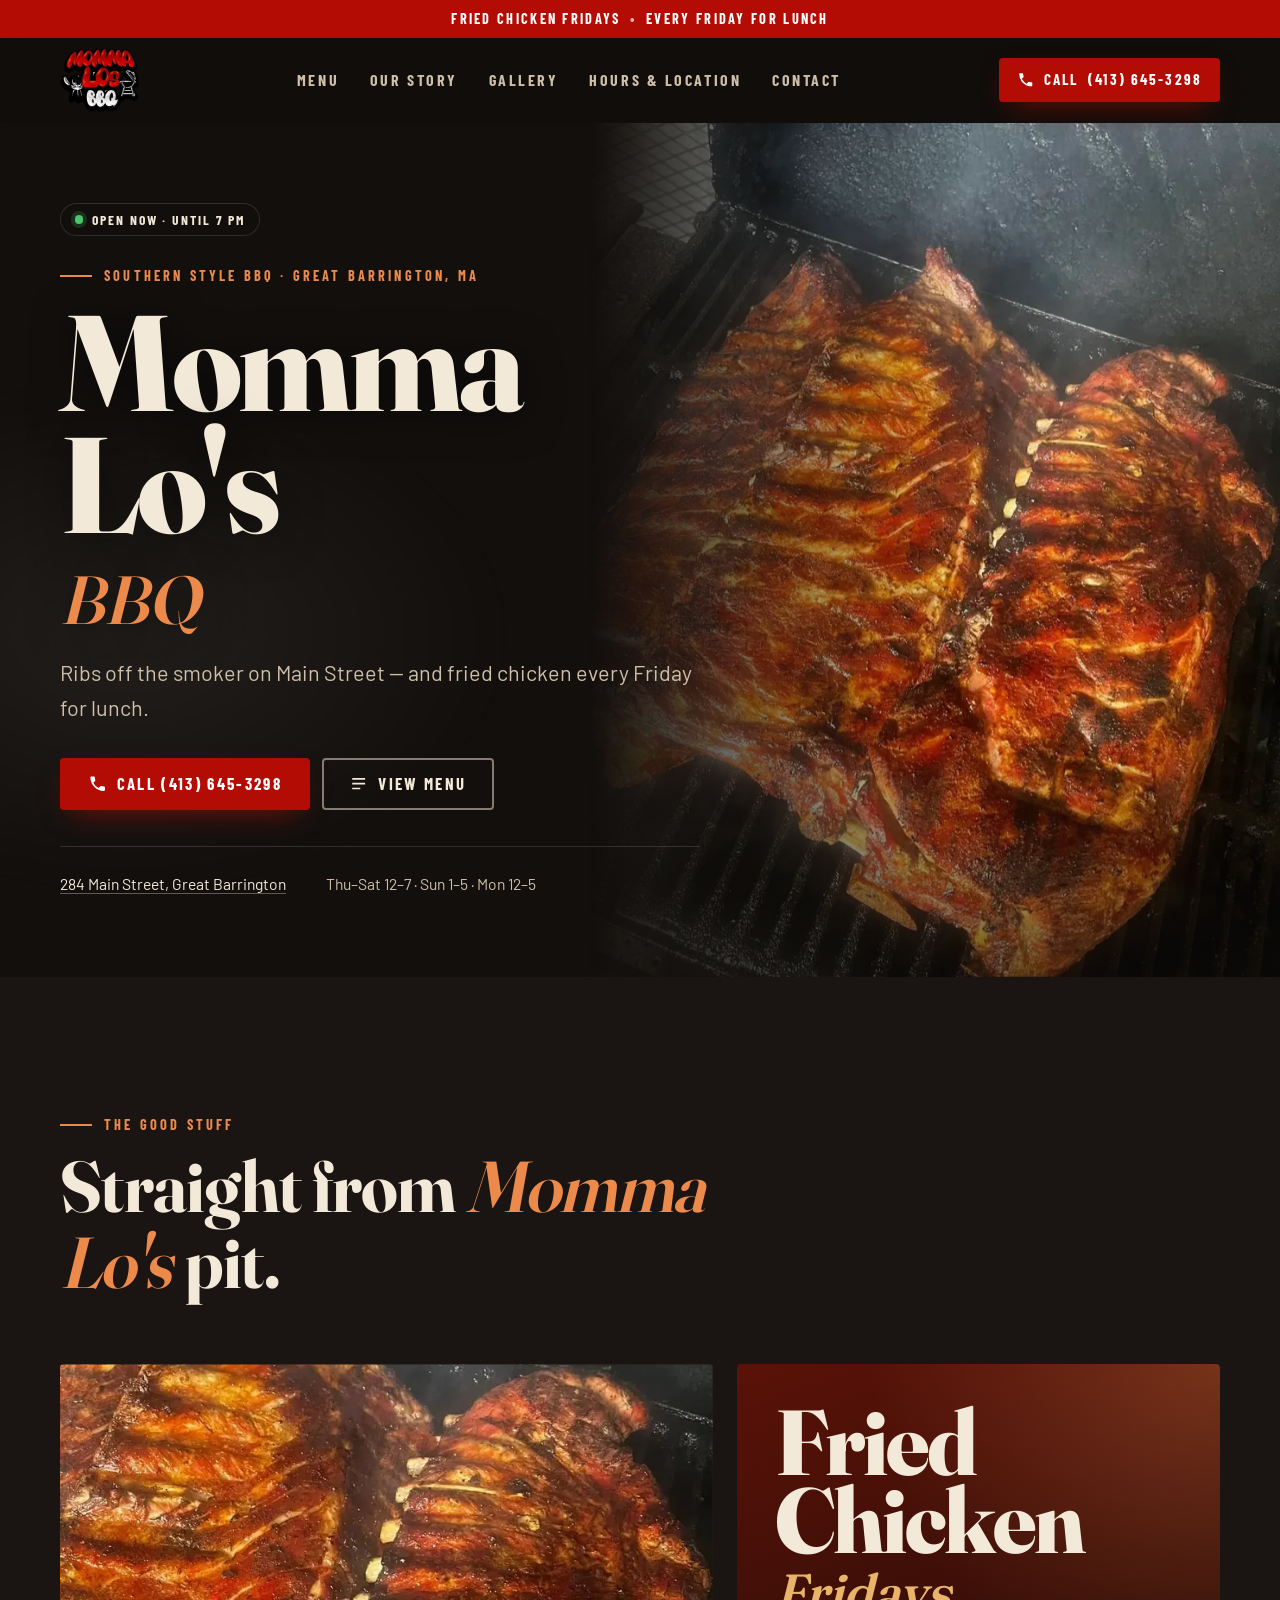
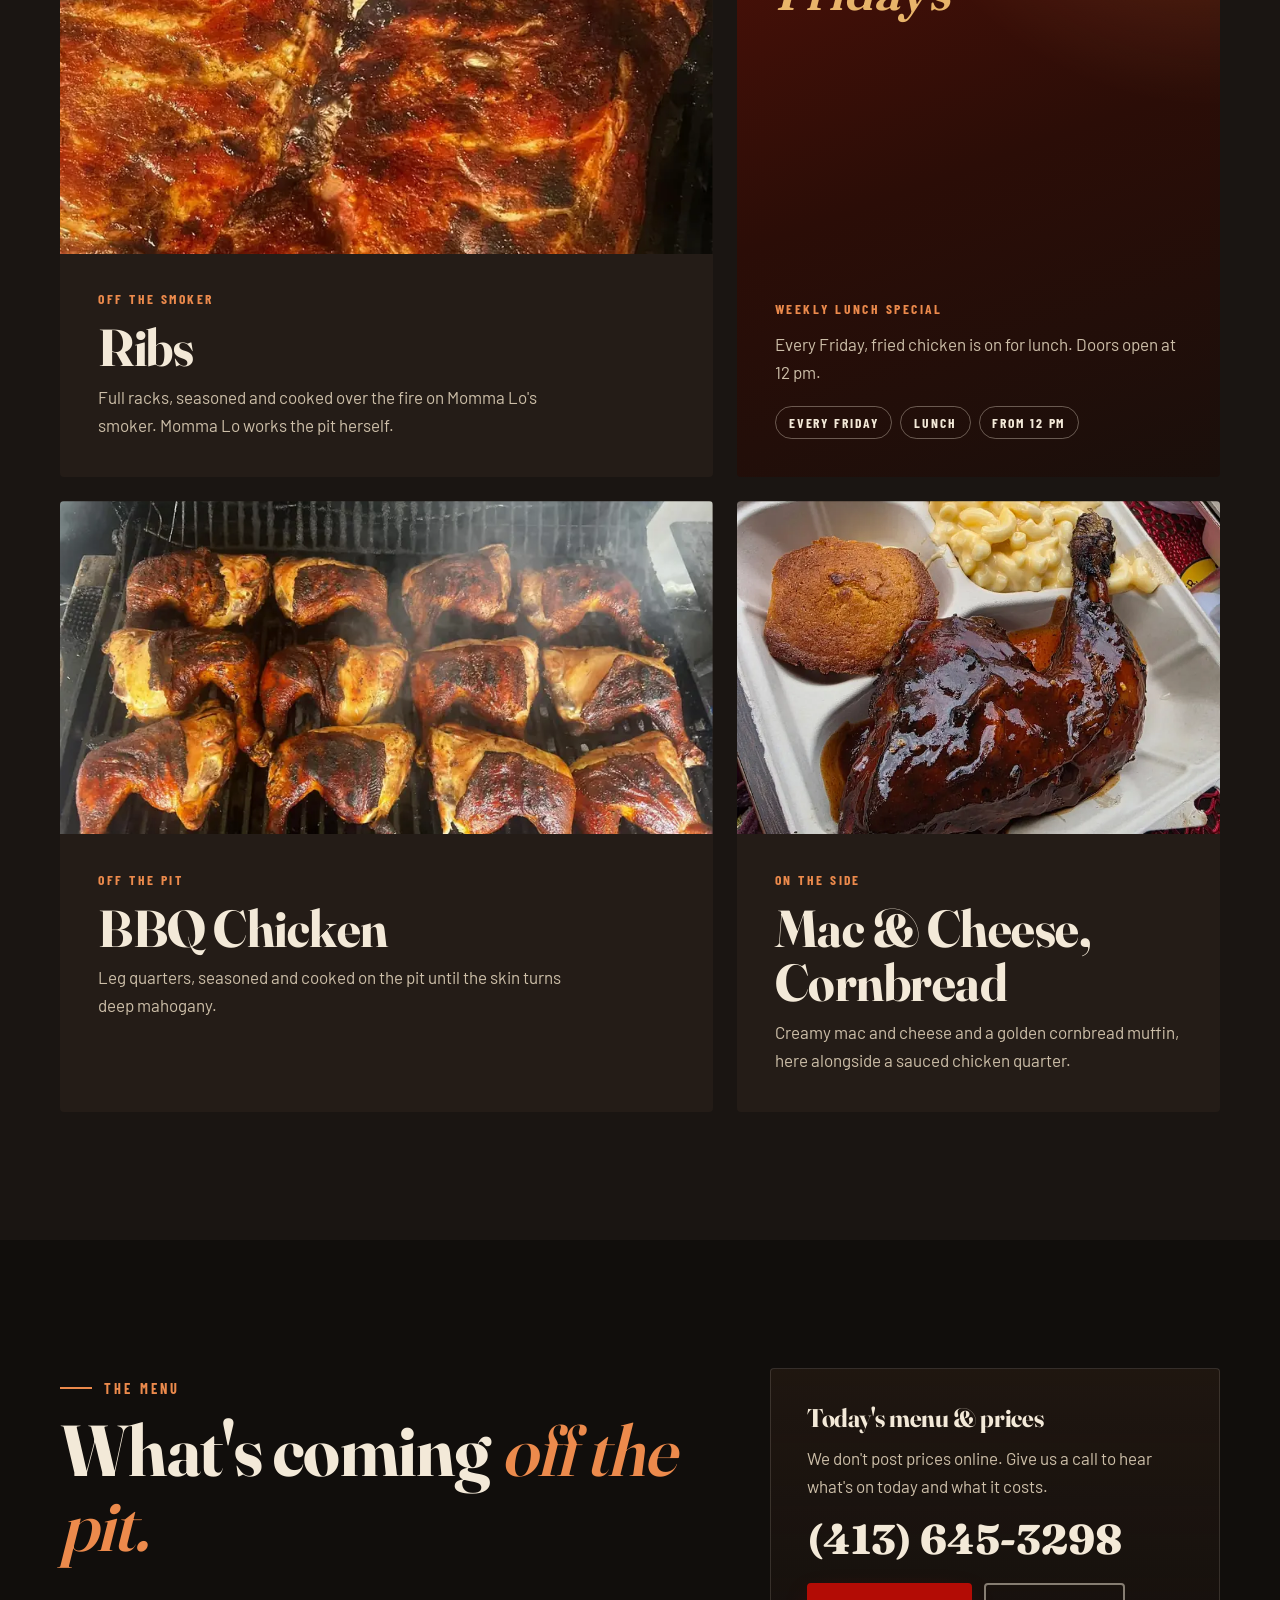
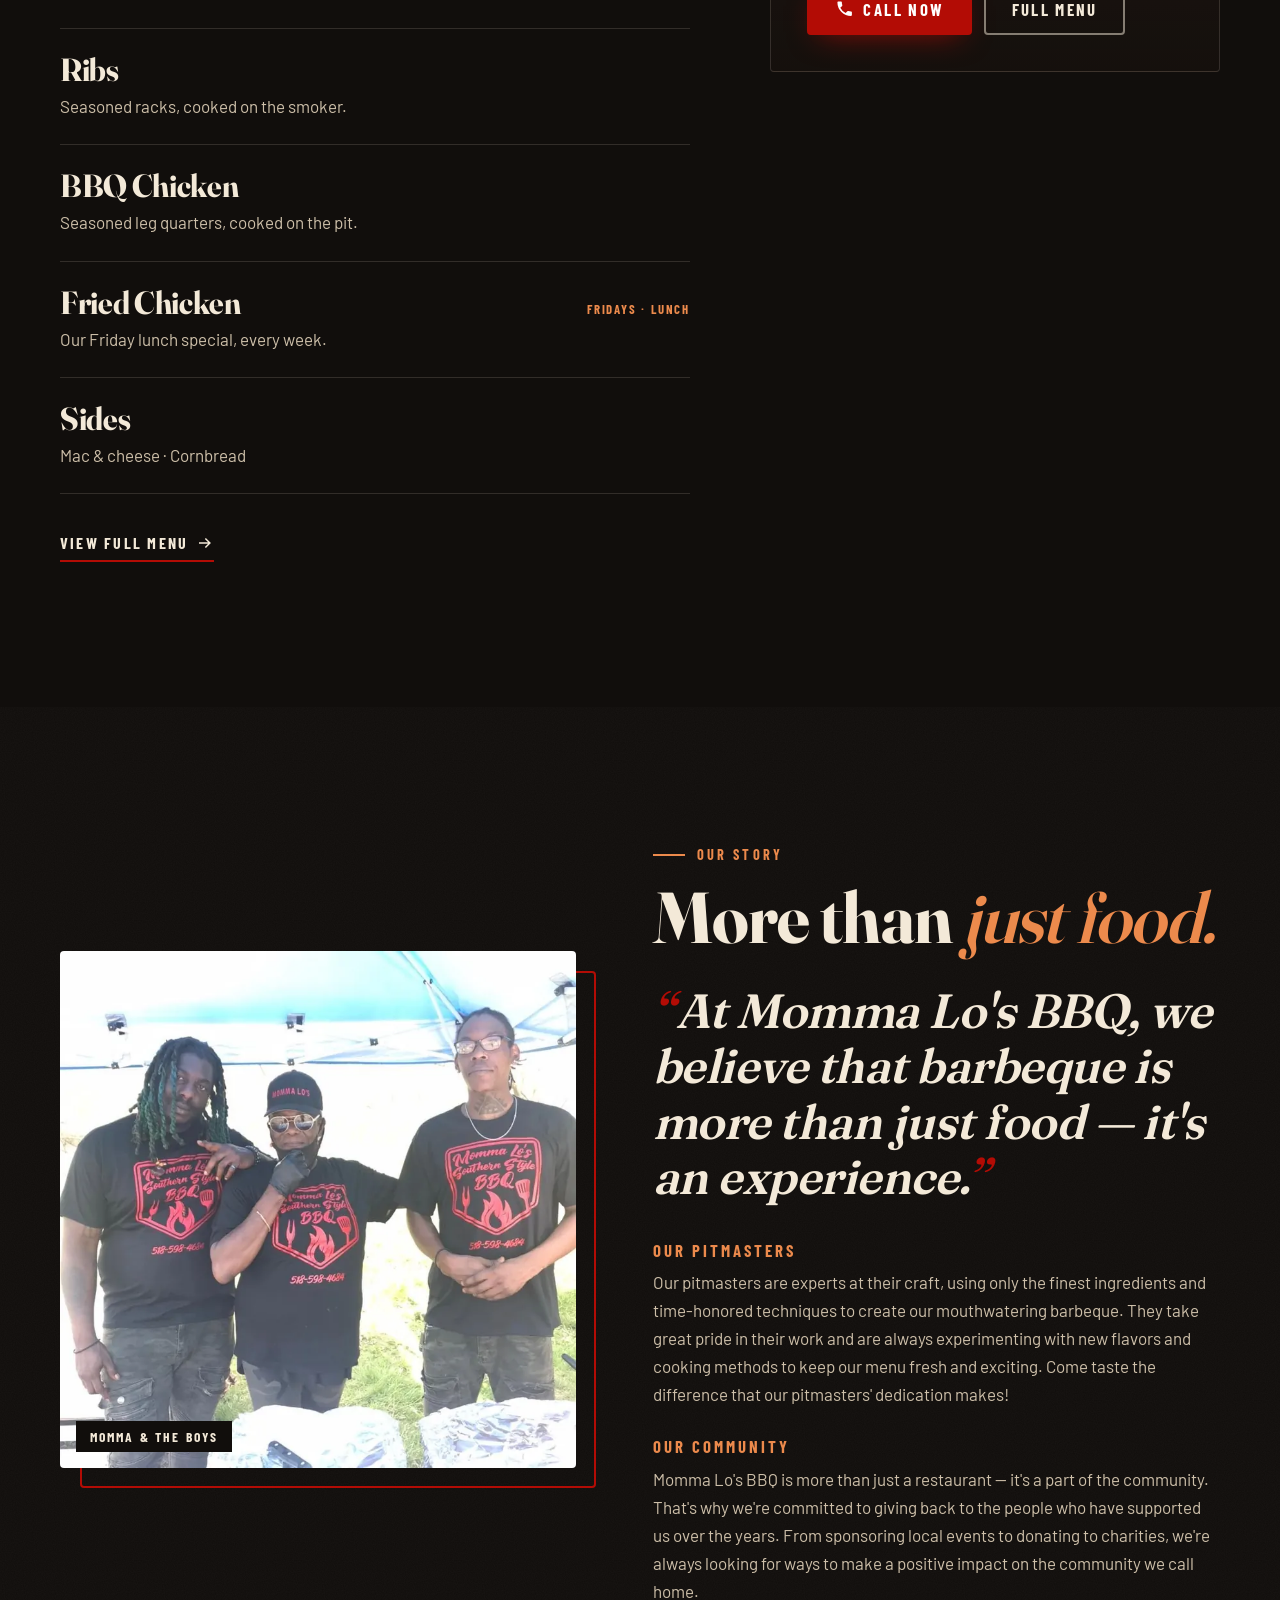
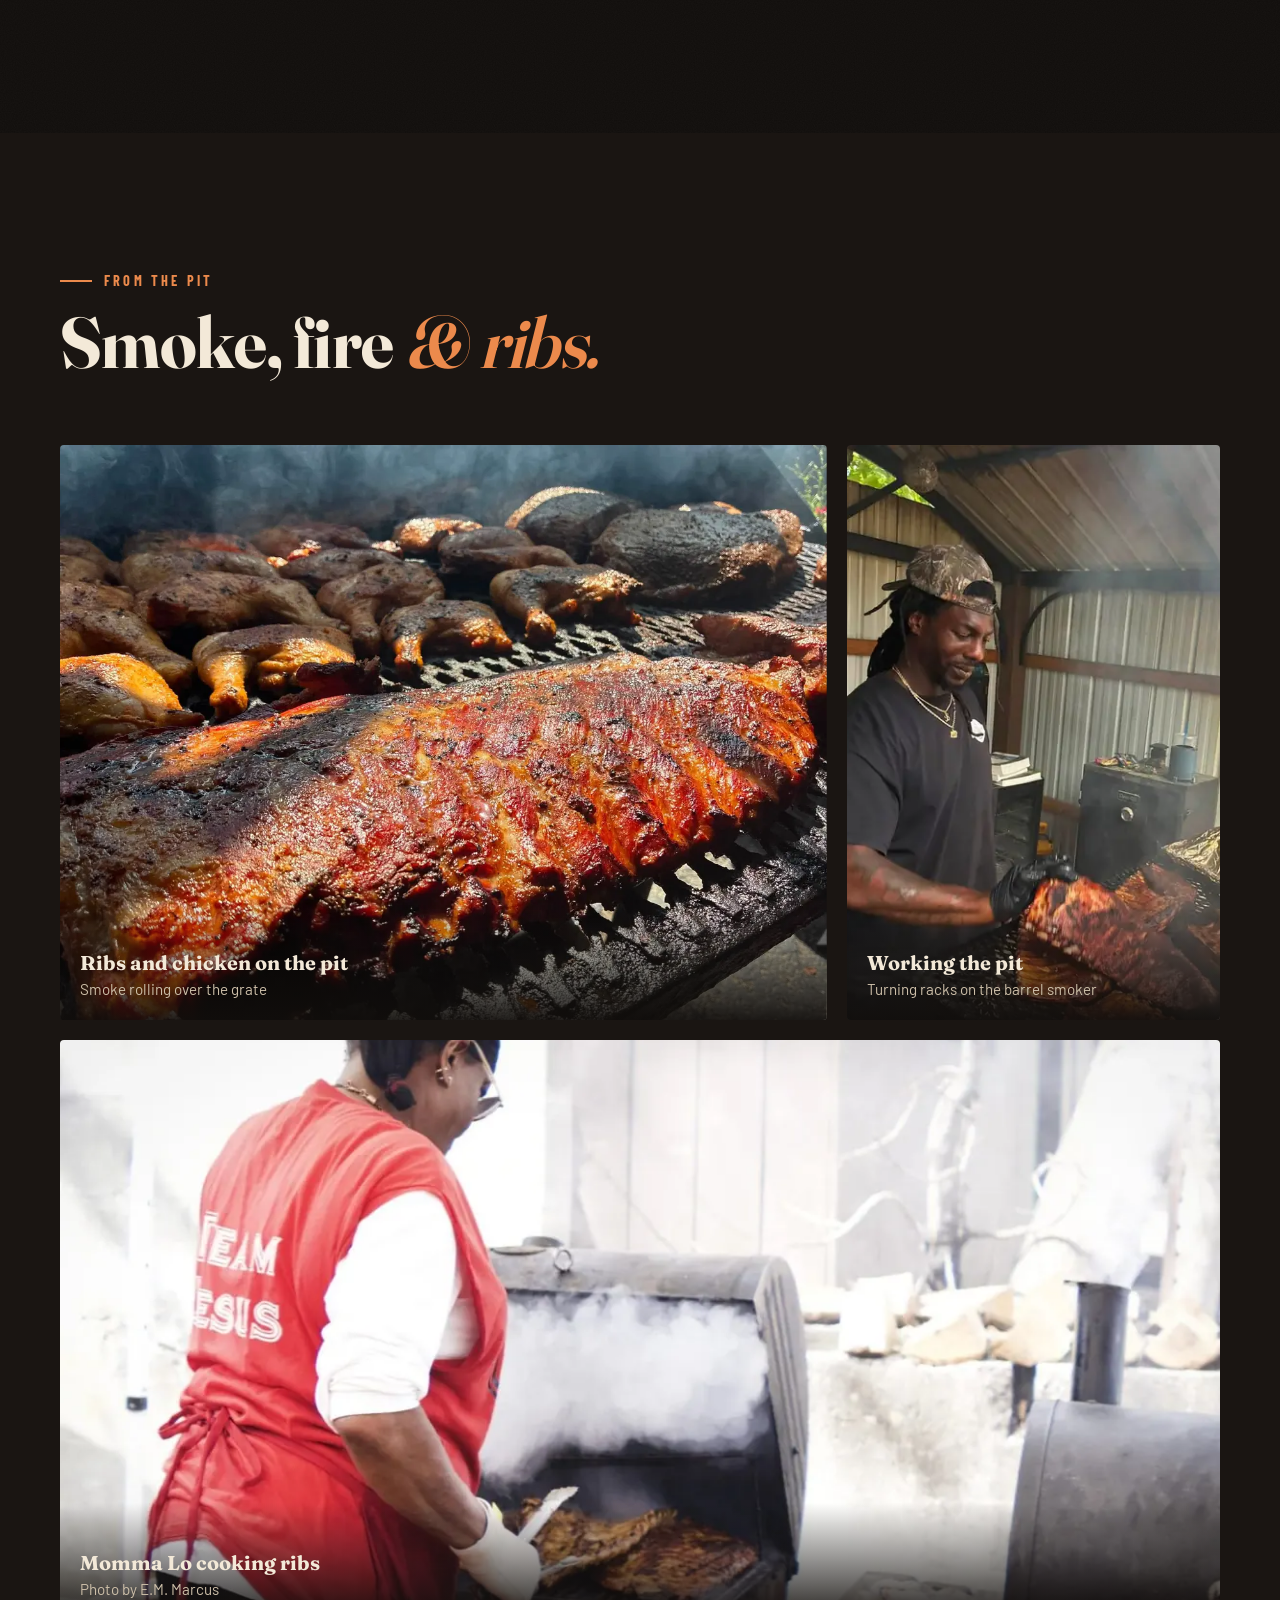
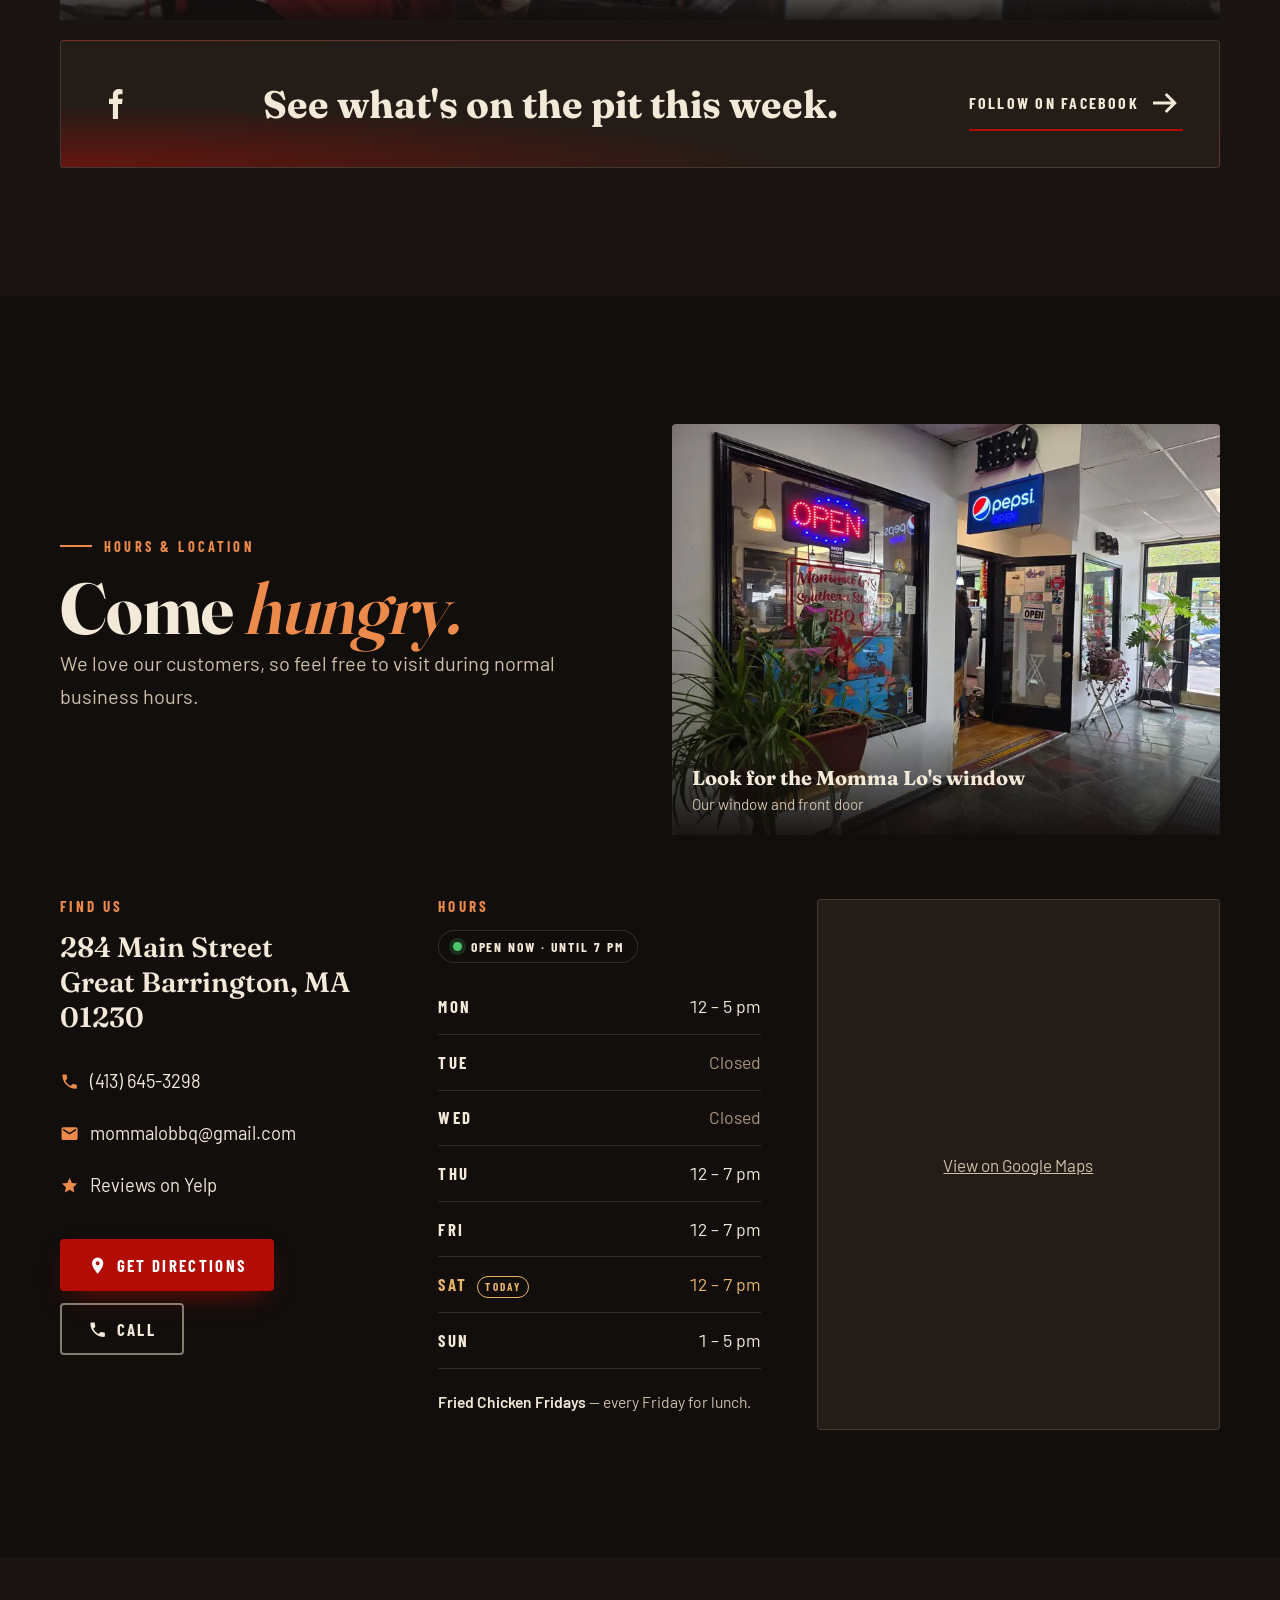
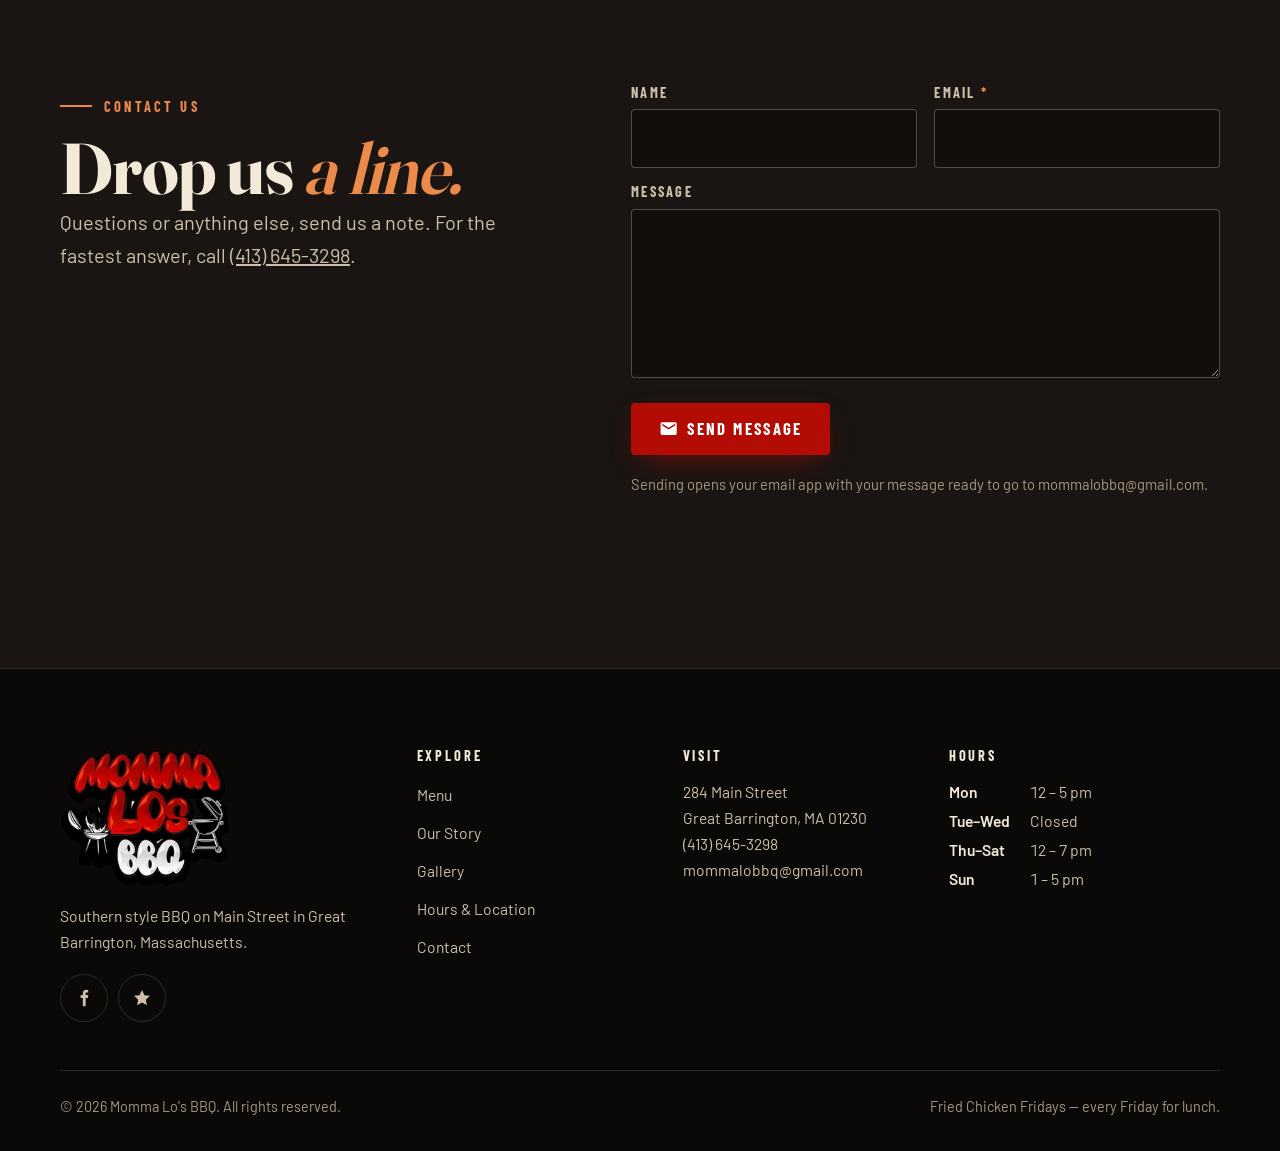
==== commit c48dbe51: "Add client photos: BBQ chicken, sides, pitmaster, storefront - Homepage: BBQ Chicken and sides cards" ====
--- a/index.html
+++ b/index.html
@@ -16,7 +16,7 @@
   <meta property="og:image" content="https://mommalosbbq.com/assets/img/og-image.jpg">
   <meta property="og:image:width" content="1200">
   <meta property="og:image:height" content="630">
-  <meta property="og:image:alt" content="Two racks of seasoned ribs on the smoker at Momma Lo's BBQ">
+  <meta property="og:image:alt" content="Ribs and chicken quarters on the pit at Momma Lo's BBQ">
   <meta name="twitter:card" content="summary_large_image">
 
   <link rel="icon" href="assets/img/icon-32.png" sizes="32x32" type="image/png">
@@ -44,6 +44,9 @@
     "image": [
       "https://mommalosbbq.com/assets/img/og-image.jpg",
       "https://mommalosbbq.com/assets/img/ribs-smoker-1200.jpg",
+      "https://mommalosbbq.com/assets/img/ribs-chicken-smoker-1200.jpg",
+      "https://mommalosbbq.com/assets/img/chicken-quarters-1200.jpg",
+      "https://mommalosbbq.com/assets/img/storefront-1200.jpg",
       "https://mommalosbbq.com/assets/img/momma-and-the-boys-958.jpg"
     ],
     "telephone": "+1-413-645-3298",
@@ -191,6 +194,38 @@
               <div class="when"><span class="chip">Every Friday</span><span class="chip">Lunch</span><span class="chip">From 12 pm</span></div>
             </div>
           </article>
+
+          <article class="sig-card reveal">
+            <div class="media reveal-img">
+              <picture>
+              <source type="image/webp" sizes="(min-width: 860px) 58vw, 100vw" srcset="assets/img/chicken-quarters-480.webp 480w, assets/img/chicken-quarters-800.webp 800w, assets/img/chicken-quarters-1200.webp 1200w">
+              <img src="assets/img/chicken-quarters-800.jpg" sizes="(min-width: 860px) 58vw, 100vw" srcset="assets/img/chicken-quarters-480.jpg 480w, assets/img/chicken-quarters-800.jpg 800w, assets/img/chicken-quarters-1200.jpg 1200w"
+                   width="1200" height="900" loading="lazy" decoding="async"
+                   alt="Twelve seasoned chicken leg quarters with dark, crisped skin, lined up on the grill">
+            </picture>
+            </div>
+            <div class="body">
+              <span class="tag">Off the pit</span>
+              <h3>BBQ Chicken</h3>
+              <p>Leg quarters, seasoned and cooked on the pit until the skin turns deep mahogany.</p>
+            </div>
+          </article>
+
+          <article class="sig-card reveal">
+            <div class="media reveal-img">
+              <picture>
+              <source type="image/webp" sizes="(min-width: 860px) 42vw, 100vw" srcset="assets/img/bbq-chicken-plate-480.webp 480w, assets/img/bbq-chicken-plate-800.webp 800w, assets/img/bbq-chicken-plate-1200.webp 1200w">
+              <img src="assets/img/bbq-chicken-plate-800.jpg" sizes="(min-width: 860px) 42vw, 100vw" srcset="assets/img/bbq-chicken-plate-480.jpg 480w, assets/img/bbq-chicken-plate-800.jpg 800w, assets/img/bbq-chicken-plate-1200.jpg 1200w"
+                   width="1200" height="900" loading="lazy" decoding="async"
+                   alt="A BBQ chicken quarter glazed in sauce, with mac and cheese and a cornbread muffin, in a takeout box">
+            </picture>
+            </div>
+            <div class="body">
+              <span class="tag">On the side</span>
+              <h3>Mac &amp; Cheese, Cornbread</h3>
+              <p>Creamy mac and cheese and a golden cornbread muffin, here alongside a sauced chicken quarter.</p>
+            </div>
+          </article>
         </div>
       </div>
     </section>
@@ -209,9 +244,17 @@
               <p>Seasoned racks, cooked on the smoker.</p>
             </div>
             <div class="menu-item">
+              <h3>BBQ Chicken</h3>
+              <p>Seasoned leg quarters, cooked on the pit.</p>
+            </div>
+            <div class="menu-item">
               <h3>Fried Chicken</h3>
               <span class="note">Fridays · Lunch</span>
               <p>Our Friday lunch special, every week.</p>
+            </div>
+            <div class="menu-item">
+              <h3>Sides</h3>
+              <p>Mac &amp; cheese · Cornbread</p>
             </div>
           </div>
           <p class="reveal" style="margin-top:2rem"><a class="text-link" href="menu.html">View full menu <svg width="18" height="18" aria-hidden="true"><use href="#i-arrow"/></svg></a></p>
@@ -268,21 +311,30 @@
         <div class="gallery-grid">
           <figure class="g-item g-wide reveal-img">
             <picture>
-              <source type="image/webp" sizes="(min-width: 760px) 66vw, 100vw" srcset="assets/img/momma-lo-cooking-480.webp 480w, assets/img/momma-lo-cooking-800.webp 800w, assets/img/momma-lo-cooking-1200.webp 1200w">
-              <img src="assets/img/momma-lo-cooking-800.jpg" sizes="(min-width: 760px) 66vw, 100vw" srcset="assets/img/momma-lo-cooking-480.jpg 480w, assets/img/momma-lo-cooking-800.jpg 800w, assets/img/momma-lo-cooking-1200.jpg 1200w"
-                   width="1200" height="674" loading="lazy" decoding="async"
-                   alt="Momma Lo, in a red apron, turns racks of ribs on an open smoker as smoke pours out">
-            </picture>
-            <figcaption><strong>Momma Lo cooking ribs</strong>Photo by E.M. Marcus</figcaption>
+              <source type="image/webp" sizes="(min-width: 760px) 66vw, 100vw" srcset="assets/img/ribs-chicken-smoker-480.webp 480w, assets/img/ribs-chicken-smoker-800.webp 800w, assets/img/ribs-chicken-smoker-1200.webp 1200w, assets/img/ribs-chicken-smoker-1600.webp 1600w">
+              <img src="assets/img/ribs-chicken-smoker-800.jpg" sizes="(min-width: 760px) 66vw, 100vw" srcset="assets/img/ribs-chicken-smoker-480.jpg 480w, assets/img/ribs-chicken-smoker-800.jpg 800w, assets/img/ribs-chicken-smoker-1200.jpg 1200w, assets/img/ribs-chicken-smoker-1600.jpg 1600w"
+                   width="1600" height="1200" loading="lazy" decoding="async"
+                   alt="A rack of ribs with a glossy, peppered crust in front of chicken quarters, with smoke rolling over the pit">
+            </picture>
+            <figcaption><strong>Ribs and chicken on the pit</strong>Smoke rolling over the grate</figcaption>
           </figure>
           <figure class="g-item g-tall reveal-img">
             <picture>
-              <source type="image/webp" sizes="(min-width: 760px) 33vw, 100vw" srcset="assets/img/ribs-smoker-480.webp 480w, assets/img/ribs-smoker-800.webp 800w">
-              <img src="assets/img/ribs-smoker-800.jpg" sizes="(min-width: 760px) 33vw, 100vw" srcset="assets/img/ribs-smoker-480.jpg 480w, assets/img/ribs-smoker-800.jpg 800w"
-                   width="800" height="1067" loading="lazy" decoding="async"
-                   alt="Two racks of ribs with a deep red, caramelized crust, resting on the smoker grate">
-            </picture>
-            <figcaption><strong>Racks on the grate</strong>Seasoned and smoked</figcaption>
+              <source type="image/webp" sizes="(min-width: 760px) 33vw, 100vw" srcset="assets/img/pitmaster-ribs-480.webp 480w, assets/img/pitmaster-ribs-800.webp 800w, assets/img/pitmaster-ribs-1229.webp 1229w">
+              <img src="assets/img/pitmaster-ribs-800.jpg" sizes="(min-width: 760px) 33vw, 100vw" srcset="assets/img/pitmaster-ribs-480.jpg 480w, assets/img/pitmaster-ribs-800.jpg 800w, assets/img/pitmaster-ribs-1229.jpg 1229w"
+                   width="1229" height="1536" loading="lazy" decoding="async"
+                   alt="A pitmaster in a camo cap and black gloves turns a rack of ribs on a barrel smoker under a metal shed">
+            </picture>
+            <figcaption><strong>Working the pit</strong>Turning racks on the barrel smoker</figcaption>
+          </figure>
+          <figure class="g-item g-full reveal-img">
+            <picture>
+              <source type="image/webp" sizes="(min-width: 1240px) 1160px, 100vw" srcset="assets/img/momma-lo-cooking-480.webp 480w, assets/img/momma-lo-cooking-800.webp 800w, assets/img/momma-lo-cooking-1200.webp 1200w">
+              <img src="assets/img/momma-lo-cooking-800.jpg" sizes="(min-width: 1240px) 1160px, 100vw" srcset="assets/img/momma-lo-cooking-480.jpg 480w, assets/img/momma-lo-cooking-800.jpg 800w, assets/img/momma-lo-cooking-1200.jpg 1200w"
+                   width="1200" height="674" loading="lazy" decoding="async"
+                   alt="Momma Lo, in a red apron, turns racks of ribs on an open smoker as smoke pours out">
+            </picture>
+            <figcaption><strong>Momma Lo cooking ribs</strong>Photo by E.M. Marcus</figcaption>
           </figure>
           <a class="g-item g-social reveal" href="https://www.facebook.com/MommaLOs" target="_blank" rel="noopener">
             <svg aria-hidden="true"><use href="#i-facebook"/></svg>
@@ -296,10 +348,21 @@
     <!-- VISIT -->
     <section class="section" id="visit" aria-labelledby="visit-title">
       <div class="wrap">
-        <div class="section-head reveal">
-          <p class="eyebrow">Hours &amp; Location</p>
-          <h2 class="section-title" id="visit-title">Come <em>hungry.</em></h2>
-          <p class="lede">We love our customers, so feel free to visit during normal business hours.</p>
+        <div class="visit-top">
+          <div class="section-head reveal">
+            <p class="eyebrow">Hours &amp; Location</p>
+            <h2 class="section-title" id="visit-title">Come <em>hungry.</em></h2>
+            <p class="lede">We love our customers, so feel free to visit during normal business hours.</p>
+          </div>
+          <figure class="g-item storefront reveal-img">
+            <picture>
+              <source type="image/webp" sizes="(min-width: 900px) 45vw, 100vw" srcset="assets/img/storefront-480.webp 480w, assets/img/storefront-800.webp 800w, assets/img/storefront-1200.webp 1200w">
+              <img src="assets/img/storefront-800.jpg" sizes="(min-width: 900px) 45vw, 100vw" srcset="assets/img/storefront-480.jpg 480w, assets/img/storefront-800.jpg 800w, assets/img/storefront-1200.jpg 1200w"
+                   width="1200" height="900" loading="lazy" decoding="async"
+                   alt="The Momma Lo's entrance: a window with the red Momma Lo's Southern Style BBQ decal and a lit OPEN sign, with BBQ marquee letters above the door">
+            </picture>
+            <figcaption><strong>Look for the Momma Lo's window</strong>Our window and front door</figcaption>
+          </figure>
         </div>
         <div class="visit-grid">
           <div class="visit-block reveal">
--- a/assets/css/styles.css
+++ b/assets/css/styles.css
@@ -517,3 +517,26 @@
 .announce .short { display: none; }
 @media (max-width: 599px) { .announce .short { display: inline; } }
 .menu-aside .phone-big { font-size: clamp(1.7rem, 2.4vw, 2rem); white-space: nowrap; }
+
+/* ---------- added photos ---------- */
+.g-full { aspect-ratio: 16 / 9; }
+.storefront { aspect-ratio: 4 / 3; }
+.visit-top { display: grid; gap: 2rem; margin-bottom: clamp(2.5rem, 5vw, 4rem); }
+.visit-top .section-head { margin-bottom: 0; }
+@media (min-width: 760px) {
+  .g-full { grid-column: span 12; aspect-ratio: 16 / 8; }
+}
+@media (min-width: 900px) {
+  .visit-top { grid-template-columns: 1fr 1fr; gap: 4rem; align-items: center; }
+}
+@media (min-width: 860px) {
+  /* second signature row mirrors the first: wide card left, narrow card right */
+  .sig-card:not(.sig-card--ribs):not(.sig-card--friday) .media { aspect-ratio: 4 / 3; }
+}
+.menu-photos { display: grid; grid-template-columns: 1fr 1fr; gap: 1rem; margin-top: 2rem; }
+.menu-photos .g-item { aspect-ratio: 4 / 3; }
+.menu-photos figcaption { padding-top: 2rem; }
+.menu-plate { margin-top: 2rem; aspect-ratio: 4 / 3; }
+@media (min-width: 860px) {
+  .sig-grid > .sig-card:nth-child(n+3) .media { aspect-ratio: auto; height: clamp(16rem, 26vw, 23rem); }
+}
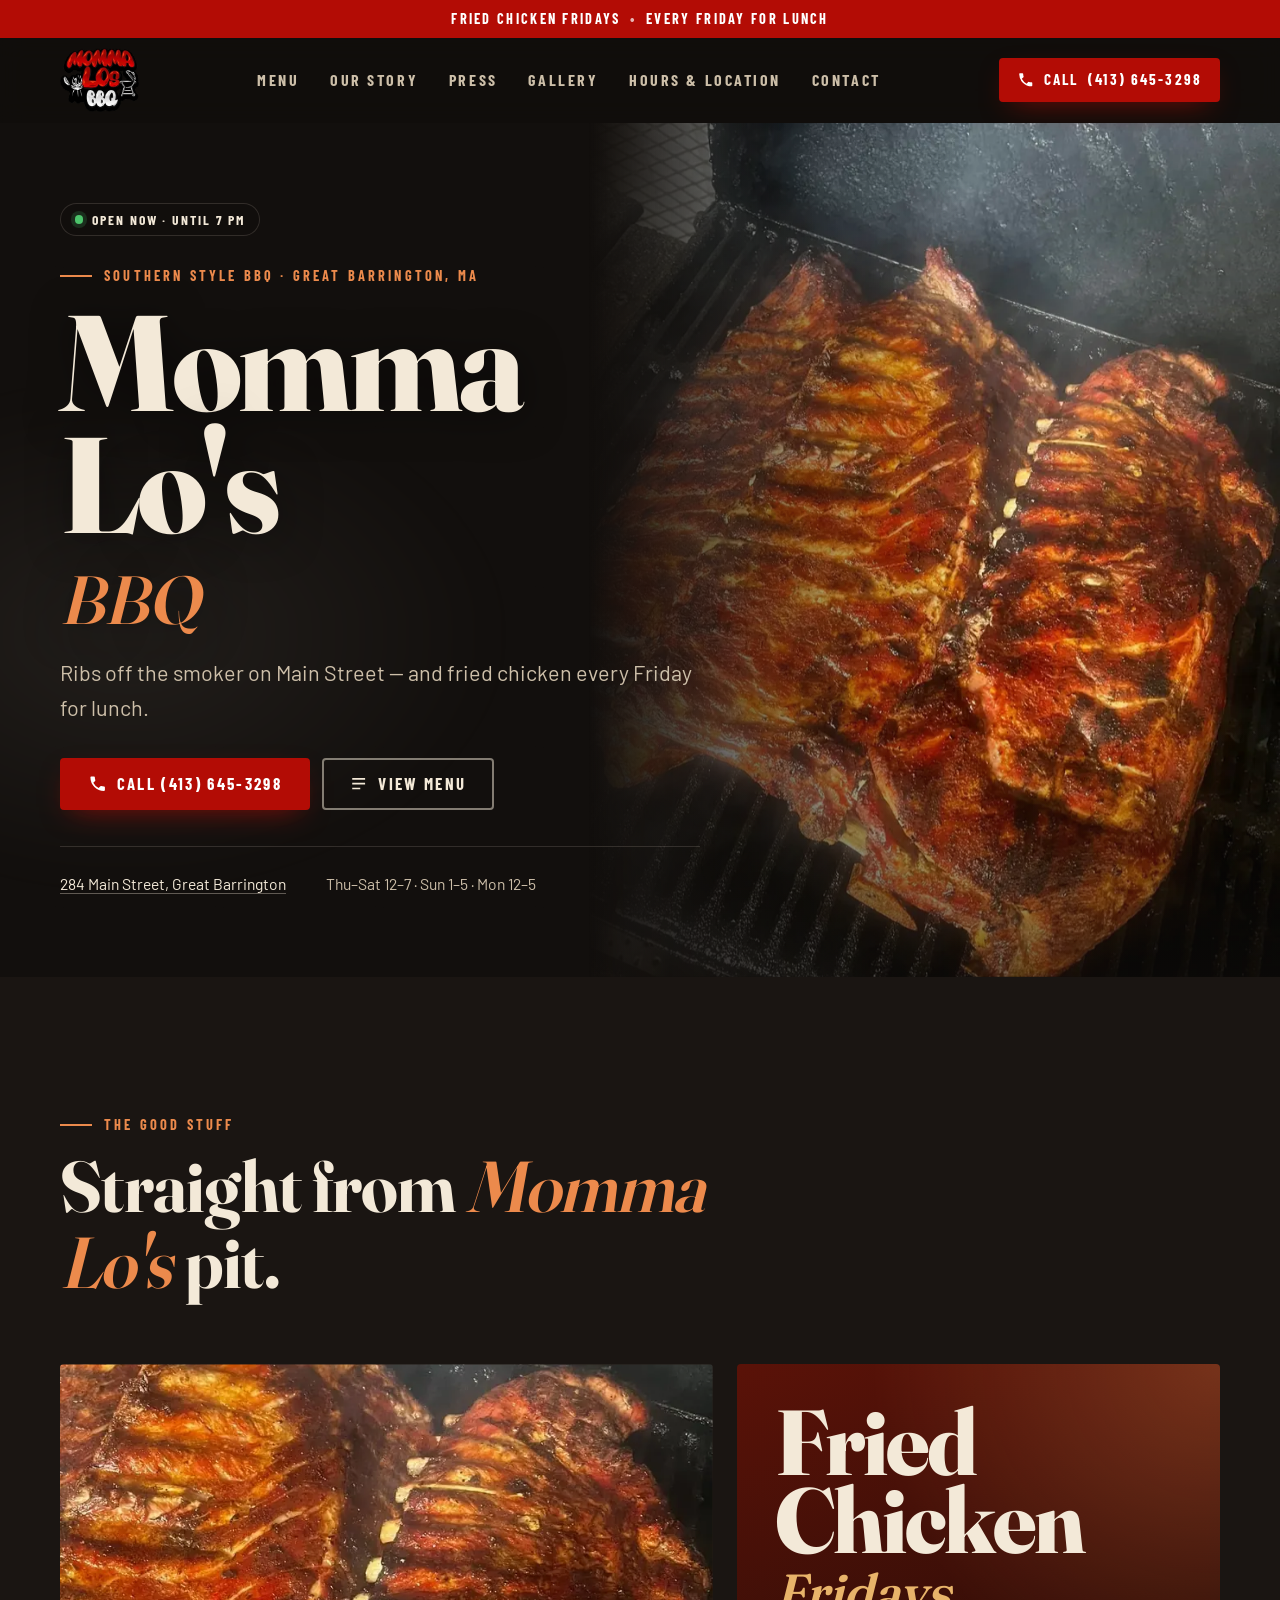
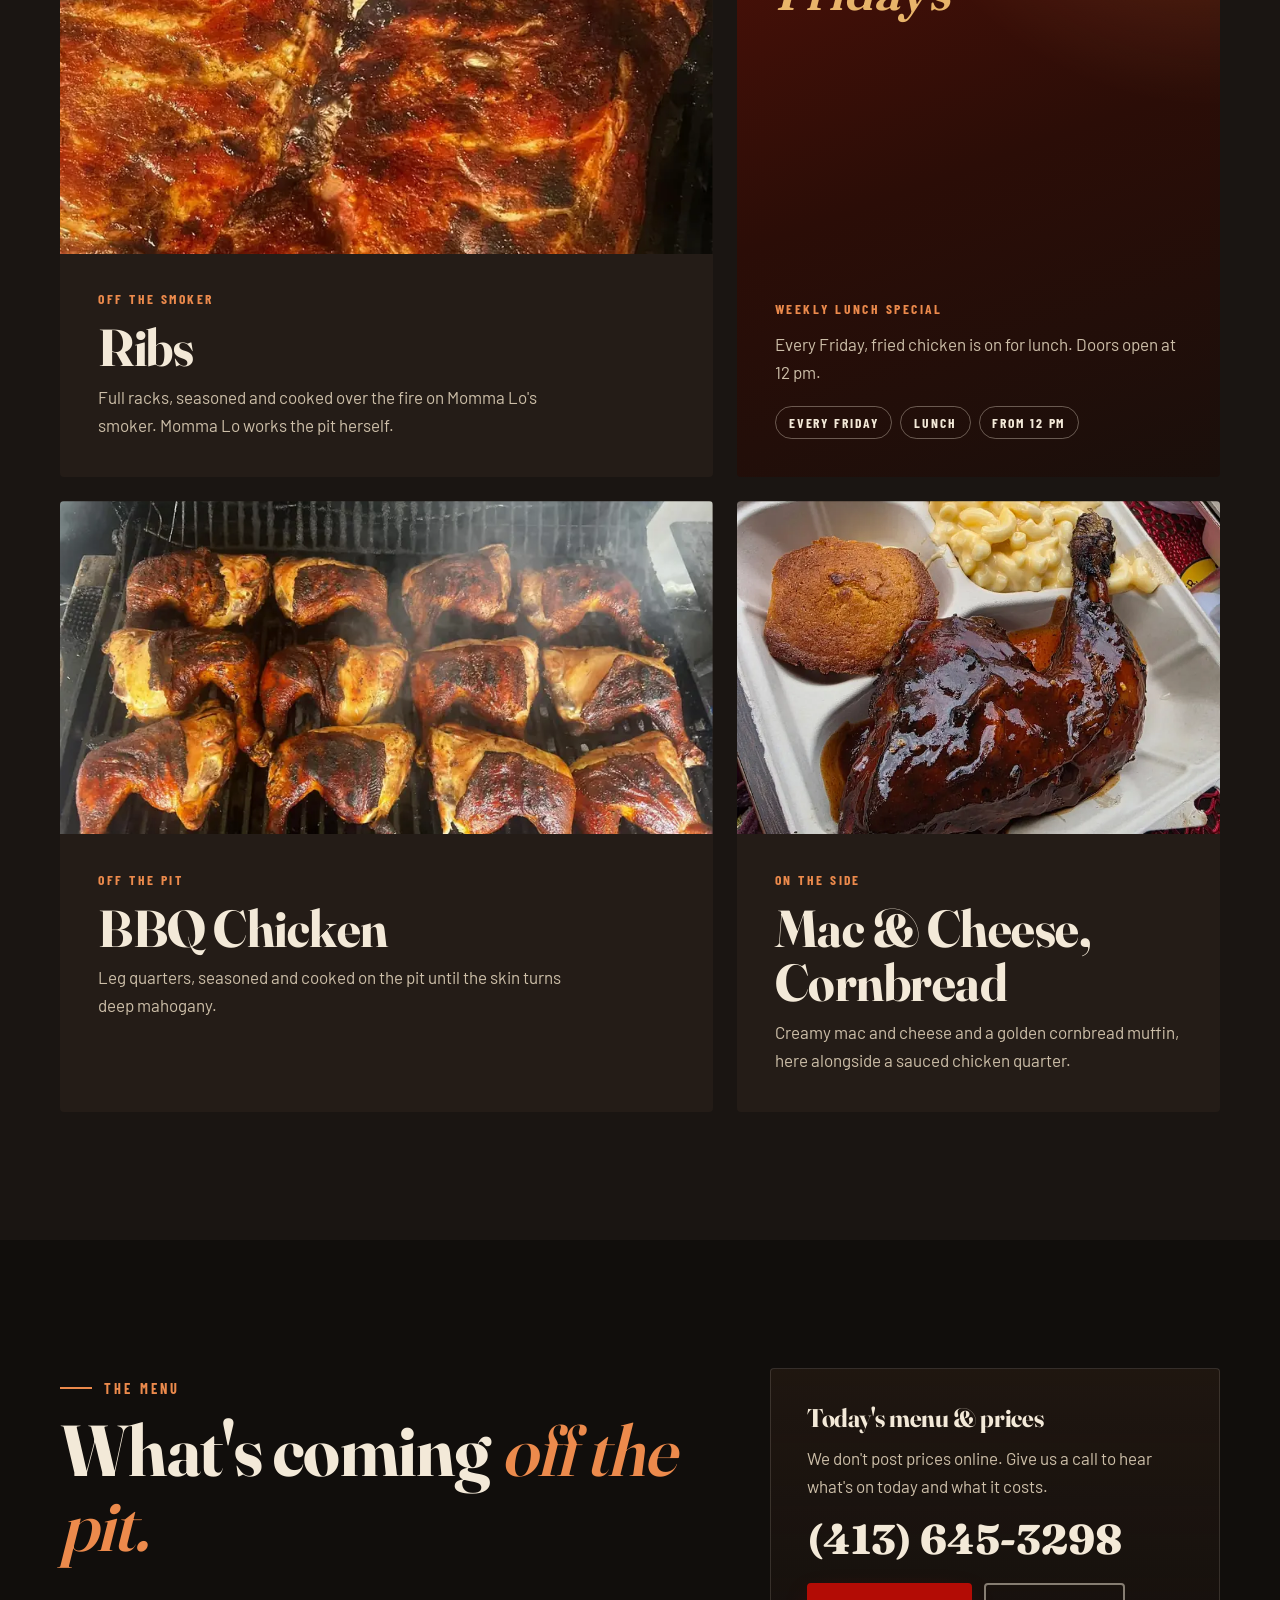
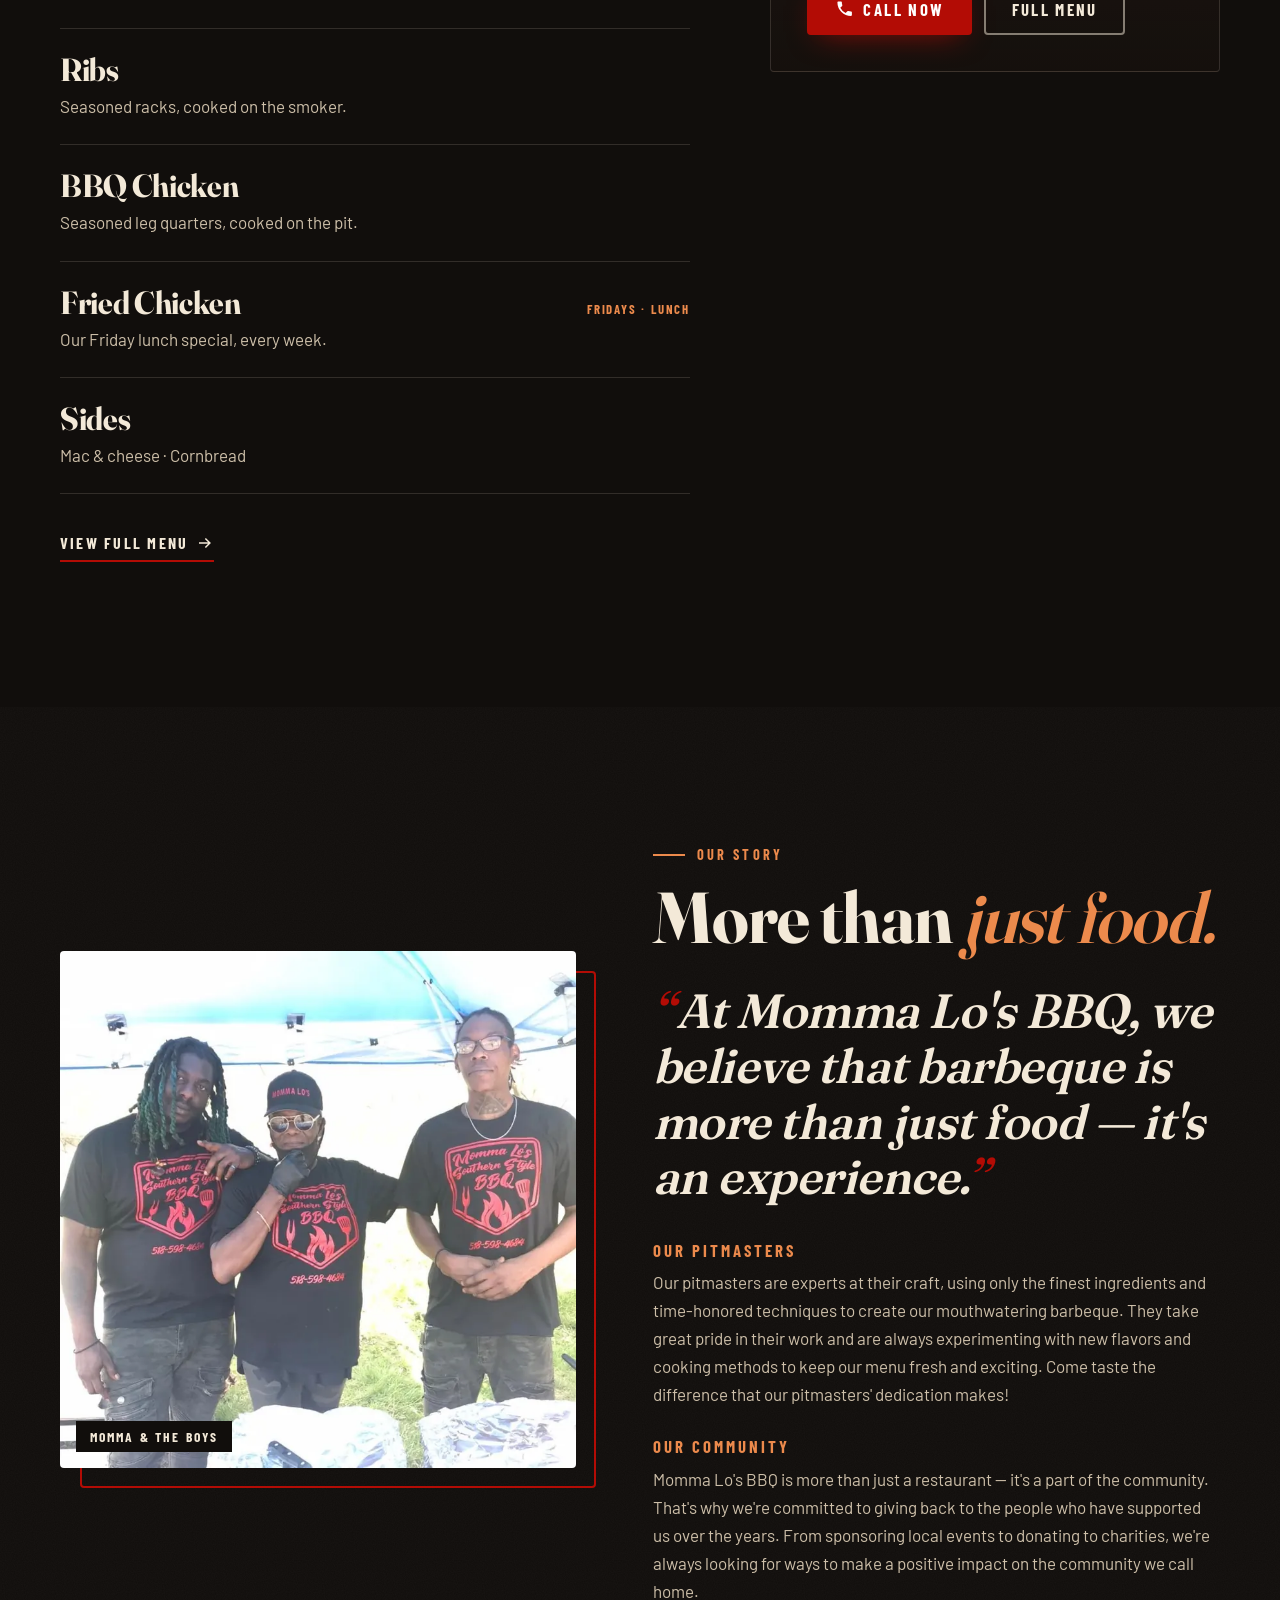
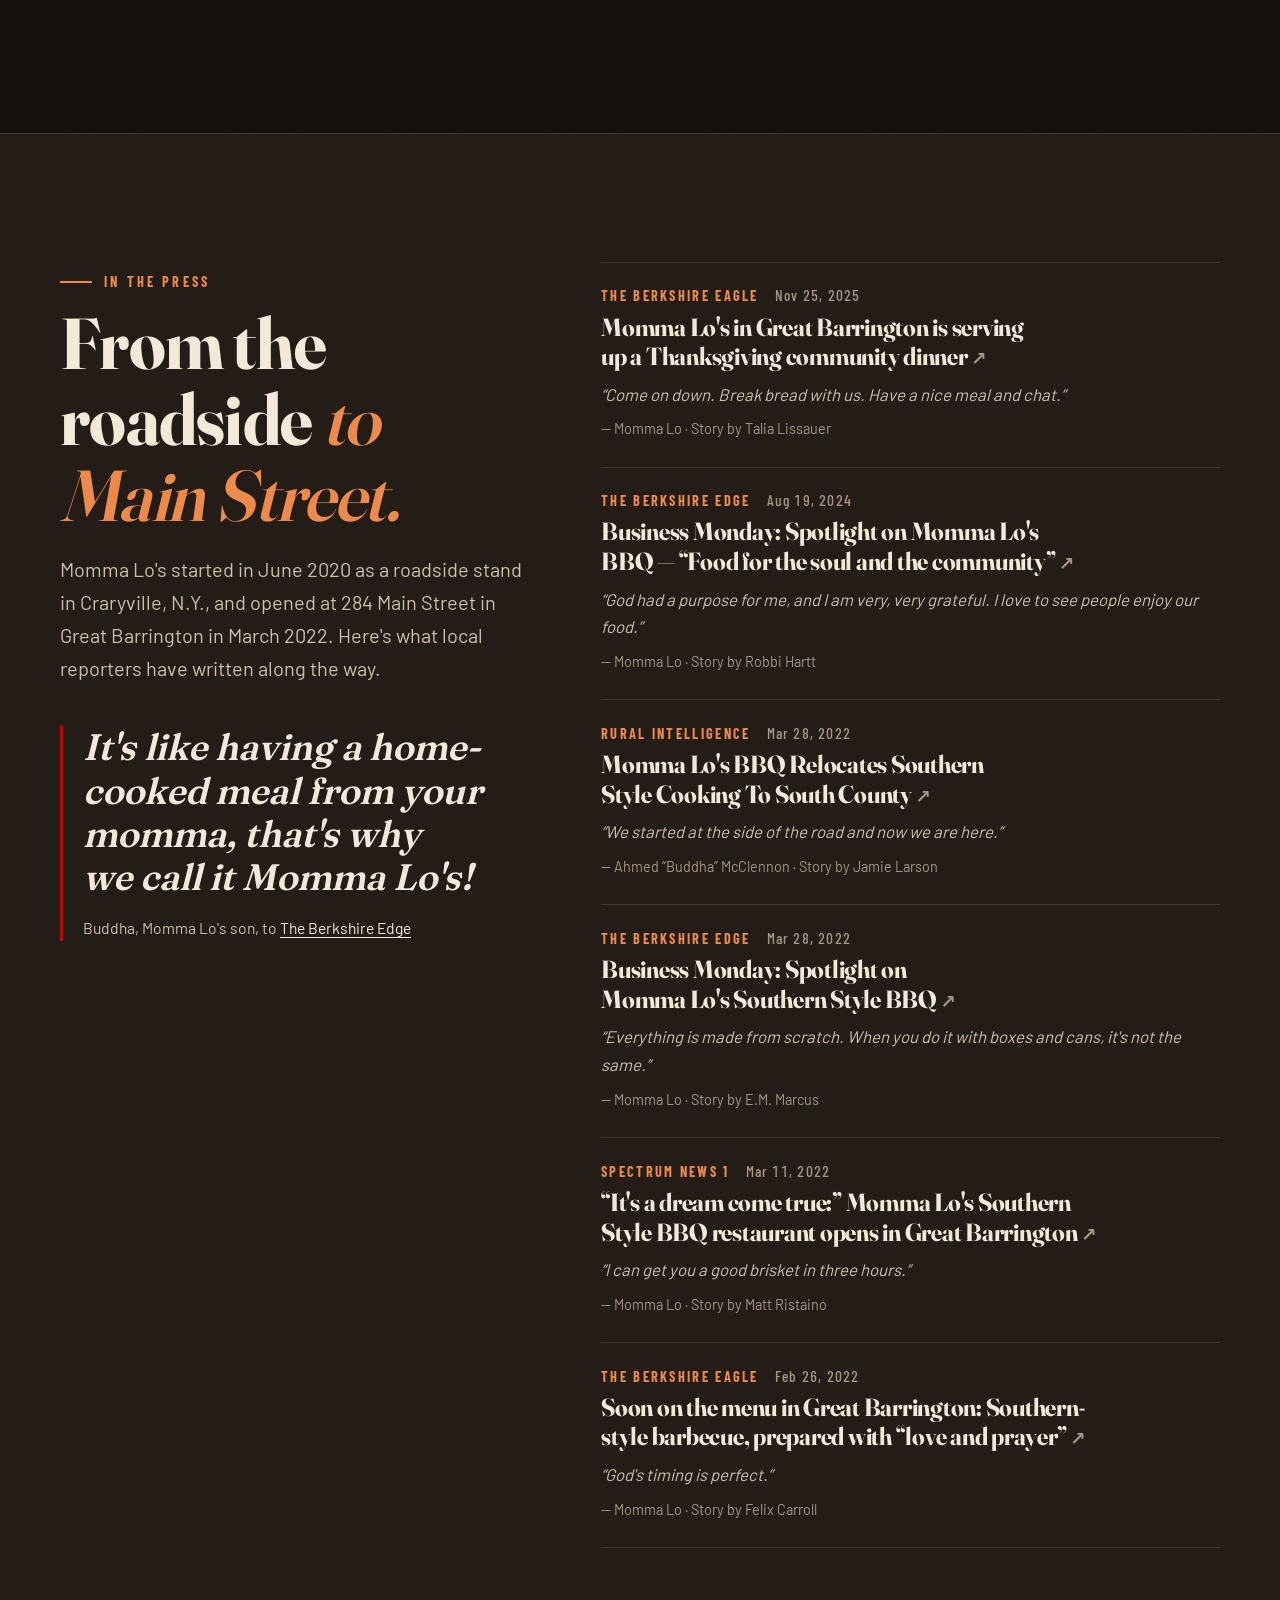
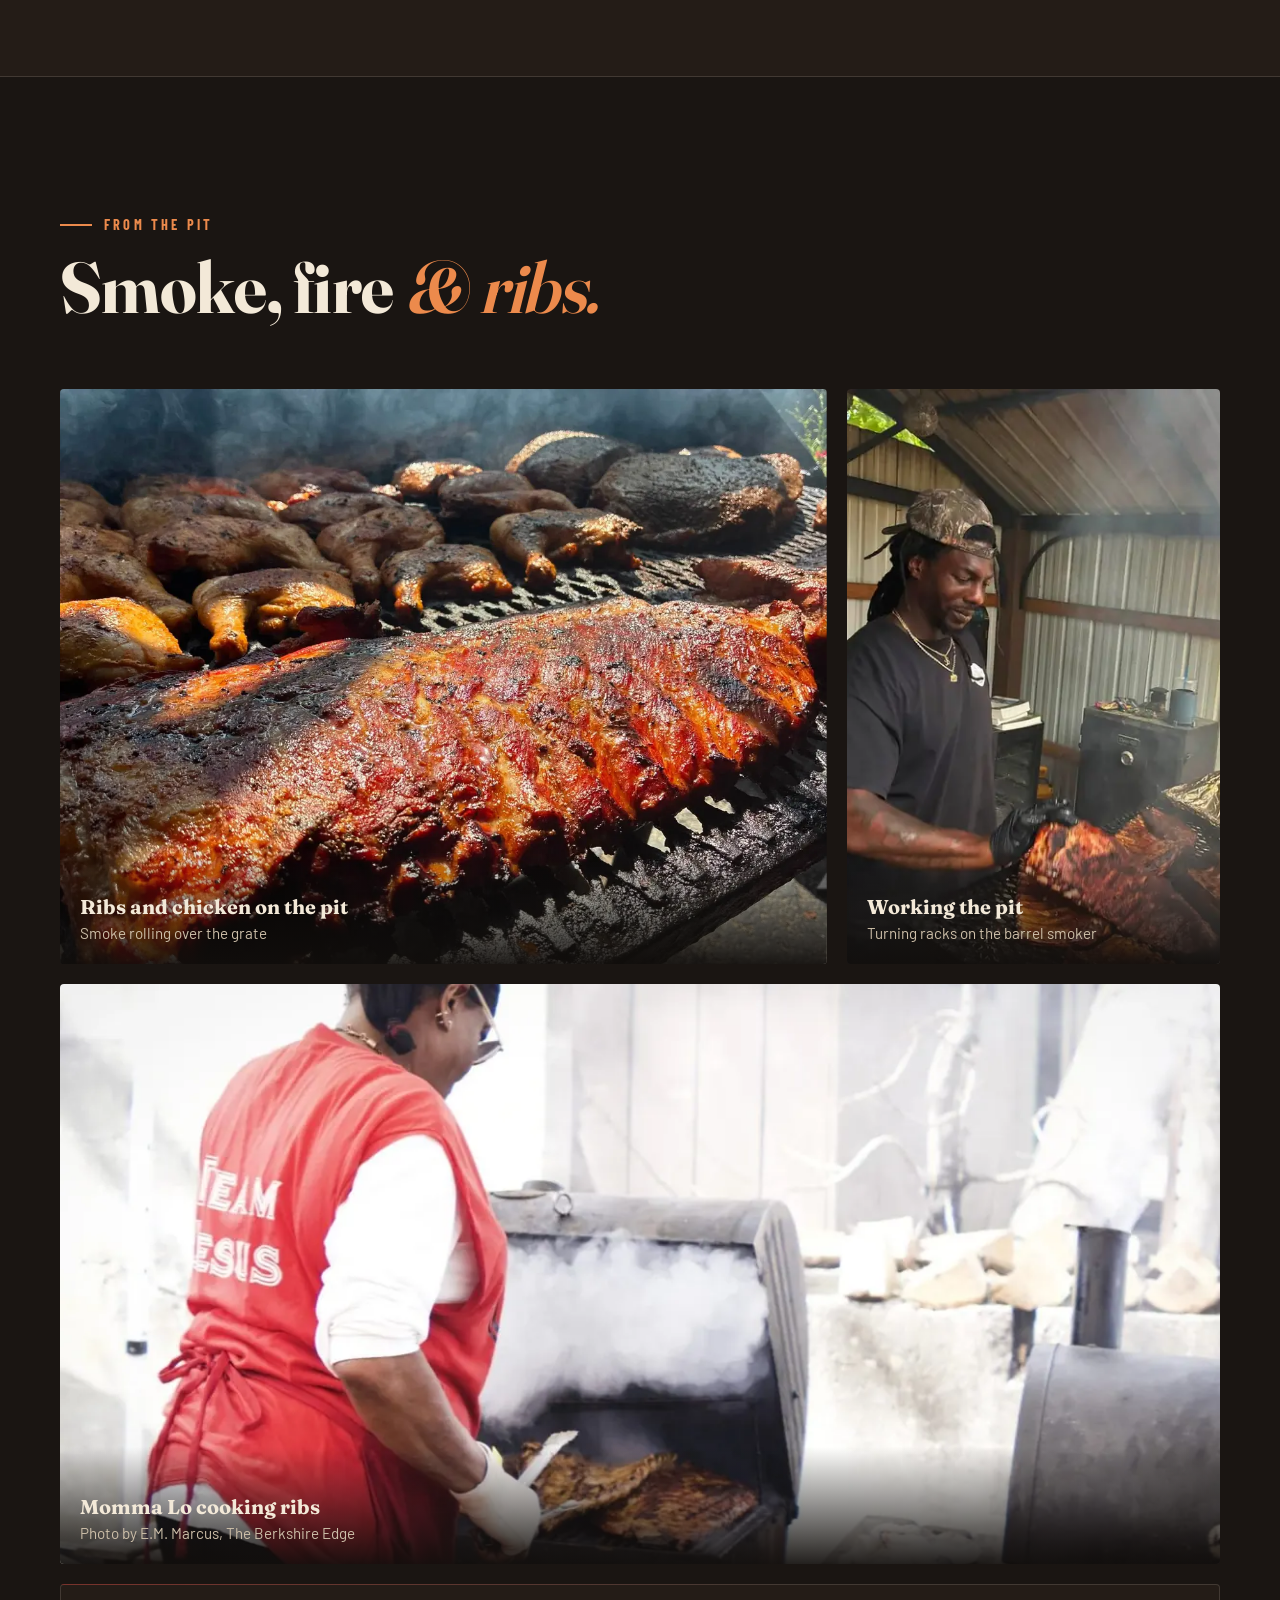
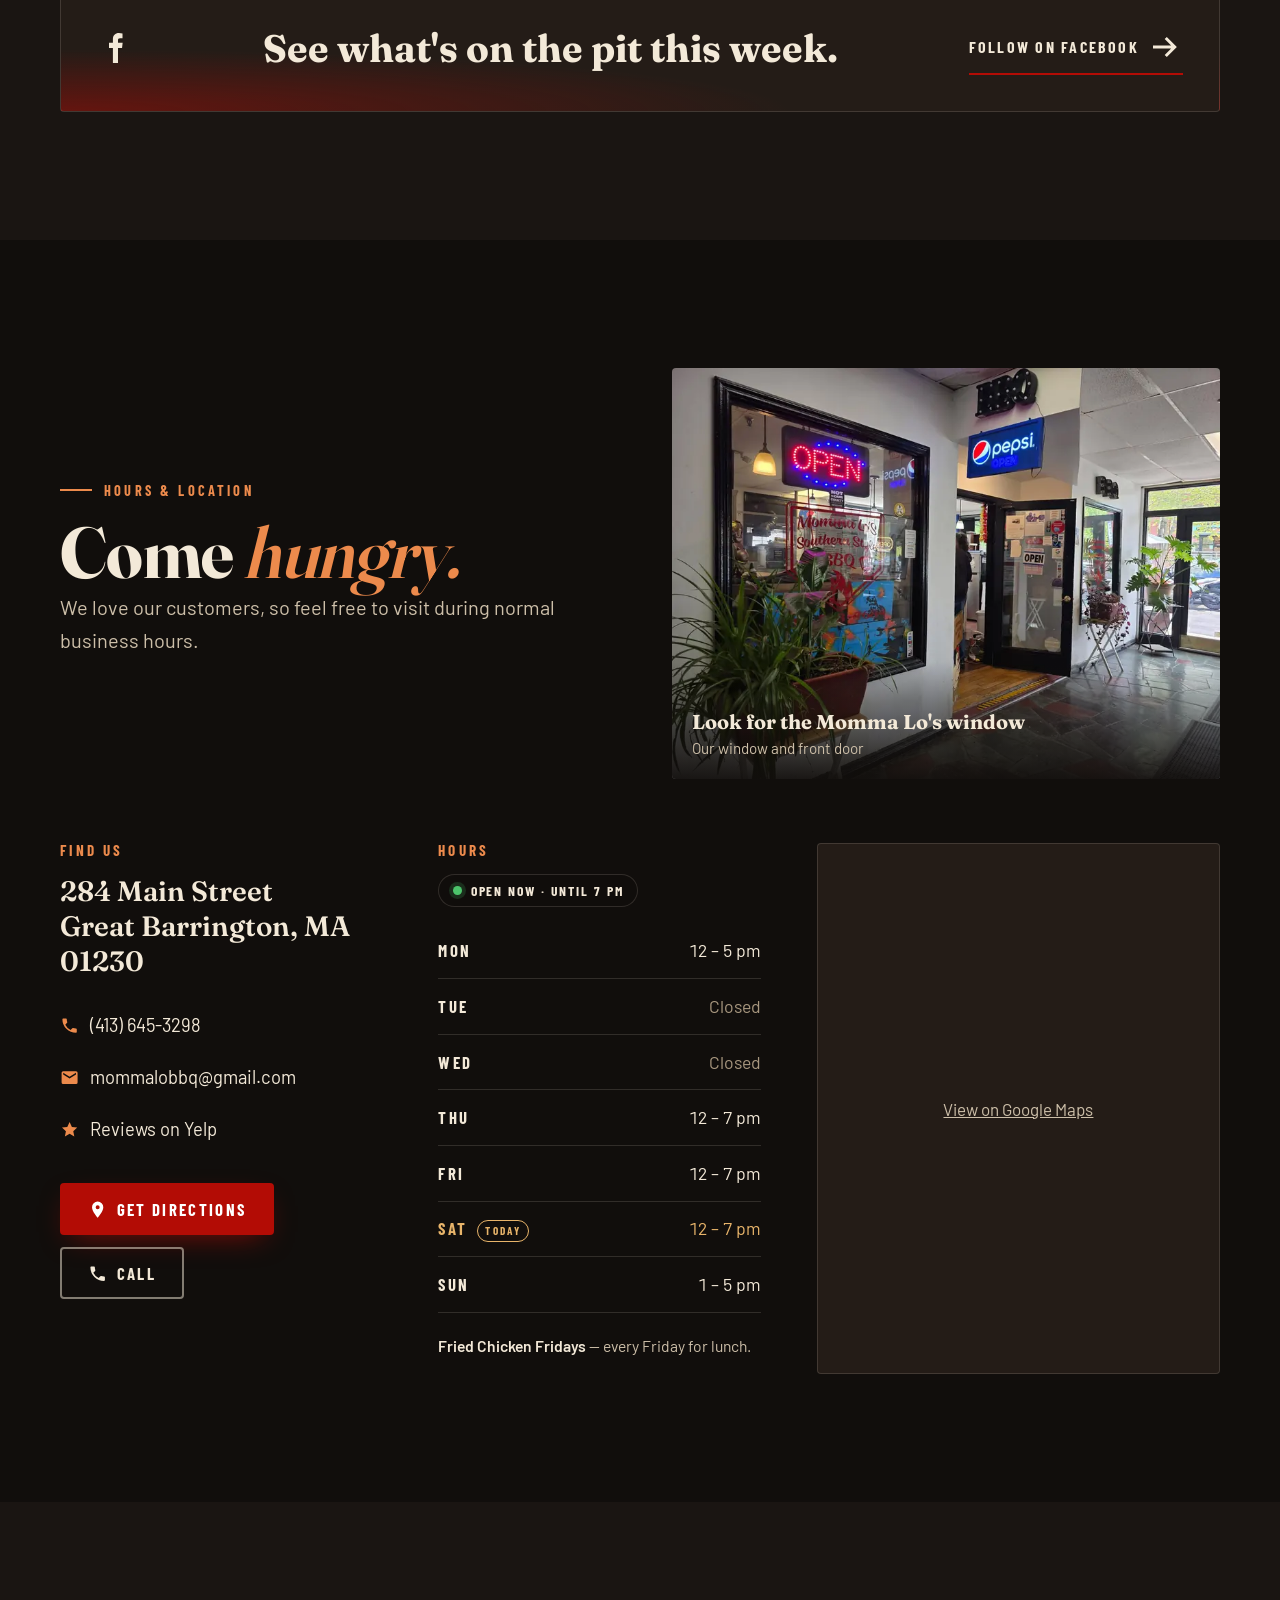
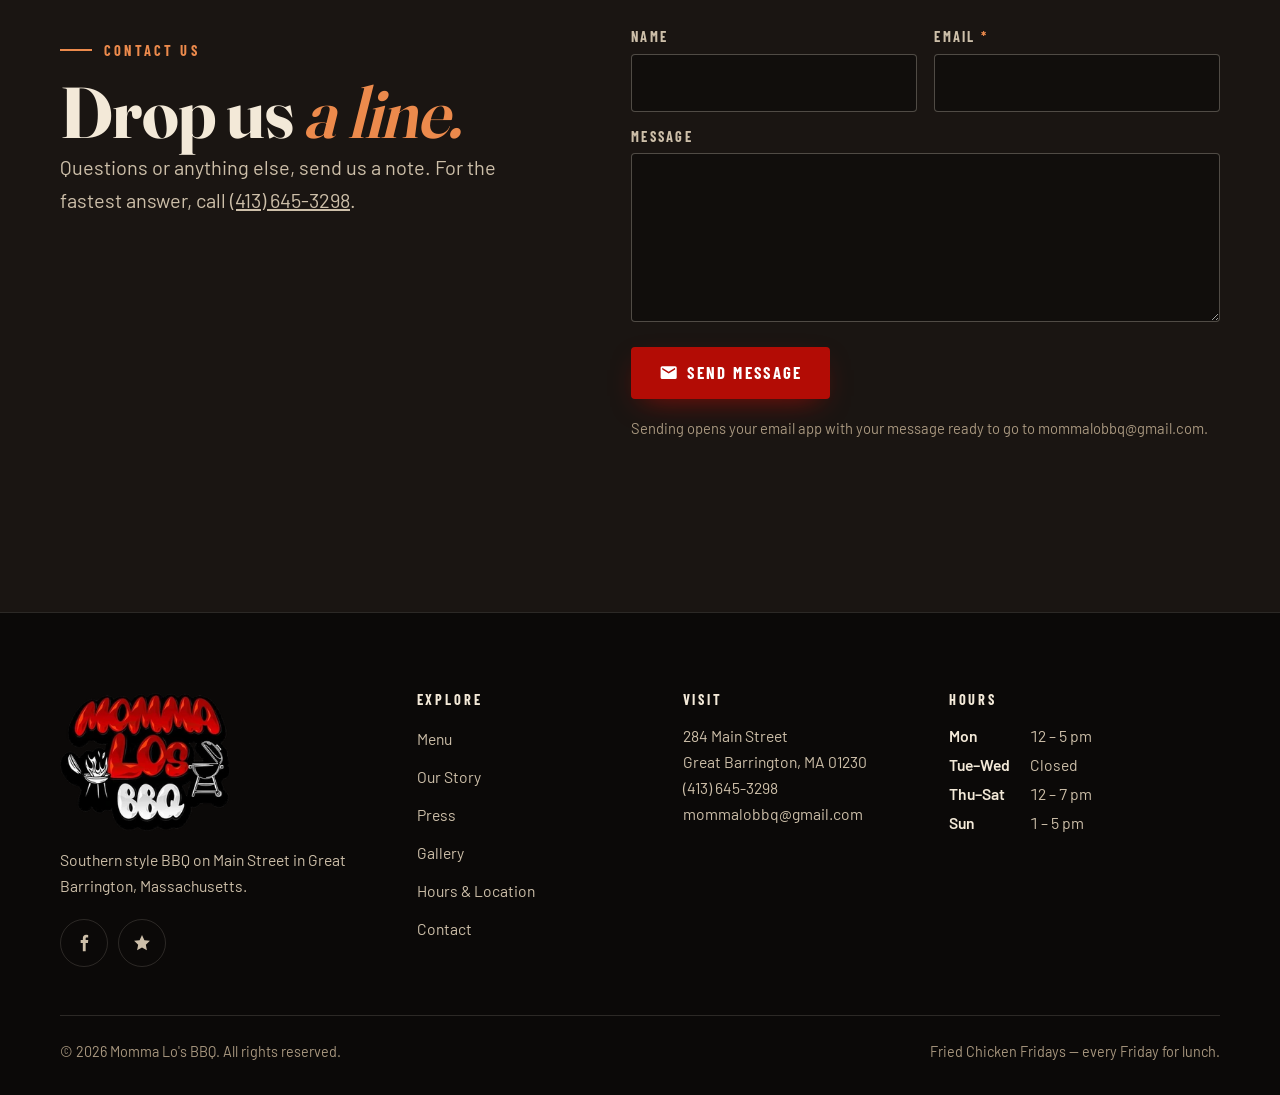
==== commit 58437769: "Add "In the Press" section with six local articles Links to coverage in The Berkshire Eagle, The Ber" ====
--- a/index.html
+++ b/index.html
@@ -66,6 +66,14 @@
       { "@type": "OpeningHoursSpecification", "dayOfWeek": ["Thursday", "Friday", "Saturday"], "opens": "12:00", "closes": "19:00" },
       { "@type": "OpeningHoursSpecification", "dayOfWeek": "Sunday", "opens": "13:00", "closes": "17:00" }
     ],
+    "subjectOf": [
+      {"@type": "NewsArticle", "headline": "Momma Lo's in Great Barrington is serving up a Thanksgiving community dinner", "datePublished": "2025-11-25", "url": "https://www.berkshireeagle.com/news/southern_berkshires/mama-lo-free-thanksgiving-meal/article_2bcaf574-832b-4d50-8cab-18d1e48f5bcf.html", "publisher": {"@type": "Organization", "name": "The Berkshire Eagle"}, "author": {"@type": "Person", "name": "Talia Lissauer"}},
+      {"@type": "NewsArticle", "headline": "Business Monday: Spotlight on Momma Lo's BBQ — “Food for the soul and the community”", "datePublished": "2024-08-19", "url": "https://theberkshireedge.com/business-monday-spotlight-on-momma-los-bbq-food-for-the-soul-and-the-community/", "publisher": {"@type": "Organization", "name": "The Berkshire Edge"}, "author": {"@type": "Person", "name": "Robbi Hartt"}},
+      {"@type": "NewsArticle", "headline": "Momma Lo's BBQ Relocates Southern Style Cooking To South County", "datePublished": "2022-03-28", "url": "https://ruralintelligence.com/food/momma-los-bbq-relocates-southern-style-cooking-to-south-county", "publisher": {"@type": "Organization", "name": "Rural Intelligence"}, "author": {"@type": "Person", "name": "Jamie Larson"}},
+      {"@type": "NewsArticle", "headline": "Business Monday: Spotlight on Momma Lo's Southern Style BBQ", "datePublished": "2022-03-28", "url": "https://theberkshireedge.com/business-monday-momma-los-southern-style-bbq/", "publisher": {"@type": "Organization", "name": "The Berkshire Edge"}, "author": {"@type": "Person", "name": "E.M. Marcus"}},
+      {"@type": "NewsArticle", "headline": "“It's a dream come true:” Momma Lo's Southern Style BBQ restaurant opens in Great Barrington", "datePublished": "2022-03-11", "url": "https://spectrumnews1.com/ma/worcester/news/2022/03/11/momma-lo-s-bbq", "publisher": {"@type": "Organization", "name": "Spectrum News 1"}, "author": {"@type": "Person", "name": "Matt Ristaino"}},
+      {"@type": "NewsArticle", "headline": "Soon on the menu in Great Barrington: Southern-style barbecue, prepared with “love and prayer”", "datePublished": "2022-02-26", "url": "https://www.berkshireeagle.com/business/momma-los-southern-style-bbq-opens-in-great-barrington/article_750f63a4-94eb-11ec-9415-cf6c11c5851e.html", "publisher": {"@type": "Organization", "name": "The Berkshire Eagle"}, "author": {"@type": "Person", "name": "Felix Carroll"}}
+    ],
     "sameAs": [
       "https://www.facebook.com/MommaLOs",
       "https://www.yelp.com/biz/momma-los-bbq-great-barrington"
@@ -102,6 +110,7 @@
       <nav class="nav-links" aria-label="Main">
         <a href="menu.html">Menu</a>
         <a href="#story">Our Story</a>
+        <a href="#press">Press</a>
         <a href="#gallery">Gallery</a>
         <a href="#visit">Hours &amp; Location</a>
         <a href="#contact">Contact</a>
@@ -119,6 +128,7 @@
     <ul>
       <li><a href="menu.html">Menu</a></li>
       <li><a href="#story">Our Story</a></li>
+      <li><a href="#press">Press</a></li>
       <li><a href="#gallery">Gallery</a></li>
       <li><a href="#visit">Hours &amp; Location</a></li>
       <li><a href="#contact">Contact</a></li>
@@ -298,6 +308,59 @@
             </div>
           </div>
         </div>
+      </div>
+    </section>
+
+    <!-- PRESS -->
+    <section class="section press" id="press" aria-labelledby="press-title">
+      <div class="wrap press-grid">
+        <div class="press-intro reveal">
+          <p class="eyebrow">In the Press</p>
+          <h2 class="section-title" id="press-title">From the roadside <em>to Main Street.</em></h2>
+          <p class="lede">Momma Lo's started in June 2020 as a roadside stand in Craryville, N.Y., and opened at 284 Main Street in Great Barrington in March 2022. Here's what local reporters have written along the way.</p>
+          <figure class="press-feature">
+            <blockquote><p>It's like having a home-cooked meal from your momma, that's why we call it Momma Lo's!</p></blockquote>
+            <figcaption>Buddha, Momma Lo's son, to <a href="https://theberkshireedge.com/business-monday-momma-los-southern-style-bbq/" target="_blank" rel="noopener">The Berkshire Edge<span class="visually-hidden"> (opens in a new tab)</span></a></figcaption>
+          </figure>
+        </div>
+        <ol class="press-list reveal">
+            <li class="clip">
+              <p class="clip-meta"><span class="outlet">The Berkshire Eagle</span><time datetime="2025-11-25">Nov 25, 2025</time></p>
+              <h3><a href="https://www.berkshireeagle.com/news/southern_berkshires/mama-lo-free-thanksgiving-meal/article_2bcaf574-832b-4d50-8cab-18d1e48f5bcf.html" target="_blank" rel="noopener">Momma Lo&#x27;s in Great Barrington is serving up a Thanksgiving community dinner<span class="visually-hidden"> (The Berkshire Eagle, opens in a new tab)</span></a></h3>
+              <blockquote><p>“Come on down. Break bread with us. Have a nice meal and chat.”</p></blockquote>
+              <p class="clip-by">— Momma Lo · Story by Talia Lissauer</p>
+            </li>
+            <li class="clip">
+              <p class="clip-meta"><span class="outlet">The Berkshire Edge</span><time datetime="2024-08-19">Aug 19, 2024</time></p>
+              <h3><a href="https://theberkshireedge.com/business-monday-spotlight-on-momma-los-bbq-food-for-the-soul-and-the-community/" target="_blank" rel="noopener">Business Monday: Spotlight on Momma Lo&#x27;s BBQ — “Food for the soul and the community”<span class="visually-hidden"> (The Berkshire Edge, opens in a new tab)</span></a></h3>
+              <blockquote><p>“God had a purpose for me, and I am very, very grateful. I love to see people enjoy our food.”</p></blockquote>
+              <p class="clip-by">— Momma Lo · Story by Robbi Hartt</p>
+            </li>
+            <li class="clip">
+              <p class="clip-meta"><span class="outlet">Rural Intelligence</span><time datetime="2022-03-28">Mar 28, 2022</time></p>
+              <h3><a href="https://ruralintelligence.com/food/momma-los-bbq-relocates-southern-style-cooking-to-south-county" target="_blank" rel="noopener">Momma Lo&#x27;s BBQ Relocates Southern Style Cooking To South County<span class="visually-hidden"> (Rural Intelligence, opens in a new tab)</span></a></h3>
+              <blockquote><p>“We started at the side of the road and now we are here.”</p></blockquote>
+              <p class="clip-by">— Ahmed “Buddha” McClennon · Story by Jamie Larson</p>
+            </li>
+            <li class="clip">
+              <p class="clip-meta"><span class="outlet">The Berkshire Edge</span><time datetime="2022-03-28">Mar 28, 2022</time></p>
+              <h3><a href="https://theberkshireedge.com/business-monday-momma-los-southern-style-bbq/" target="_blank" rel="noopener">Business Monday: Spotlight on Momma Lo&#x27;s Southern Style BBQ<span class="visually-hidden"> (The Berkshire Edge, opens in a new tab)</span></a></h3>
+              <blockquote><p>“Everything is made from scratch. When you do it with boxes and cans, it&#x27;s not the same.”</p></blockquote>
+              <p class="clip-by">— Momma Lo · Story by E.M. Marcus</p>
+            </li>
+            <li class="clip">
+              <p class="clip-meta"><span class="outlet">Spectrum News 1</span><time datetime="2022-03-11">Mar 11, 2022</time></p>
+              <h3><a href="https://spectrumnews1.com/ma/worcester/news/2022/03/11/momma-lo-s-bbq" target="_blank" rel="noopener">“It&#x27;s a dream come true:” Momma Lo&#x27;s Southern Style BBQ restaurant opens in Great Barrington<span class="visually-hidden"> (Spectrum News 1, opens in a new tab)</span></a></h3>
+              <blockquote><p>“I can get you a good brisket in three hours.”</p></blockquote>
+              <p class="clip-by">— Momma Lo · Story by Matt Ristaino</p>
+            </li>
+            <li class="clip">
+              <p class="clip-meta"><span class="outlet">The Berkshire Eagle</span><time datetime="2022-02-26">Feb 26, 2022</time></p>
+              <h3><a href="https://www.berkshireeagle.com/business/momma-los-southern-style-bbq-opens-in-great-barrington/article_750f63a4-94eb-11ec-9415-cf6c11c5851e.html" target="_blank" rel="noopener">Soon on the menu in Great Barrington: Southern-style barbecue, prepared with “love and prayer”<span class="visually-hidden"> (The Berkshire Eagle, opens in a new tab)</span></a></h3>
+              <blockquote><p>“God&#x27;s timing is perfect.”</p></blockquote>
+              <p class="clip-by">— Momma Lo · Story by Felix Carroll</p>
+            </li>
+        </ol>
       </div>
     </section>
 
@@ -334,7 +397,7 @@
                    width="1200" height="674" loading="lazy" decoding="async"
                    alt="Momma Lo, in a red apron, turns racks of ribs on an open smoker as smoke pours out">
             </picture>
-            <figcaption><strong>Momma Lo cooking ribs</strong>Photo by E.M. Marcus</figcaption>
+            <figcaption><strong>Momma Lo cooking ribs</strong>Photo by E.M. Marcus, The Berkshire Edge</figcaption>
           </figure>
           <a class="g-item g-social reveal" href="https://www.facebook.com/MommaLOs" target="_blank" rel="noopener">
             <svg aria-hidden="true"><use href="#i-facebook"/></svg>
@@ -459,6 +522,7 @@
           <ul class="footer-links">
             <li><a href="menu.html">Menu</a></li>
             <li><a href="#story">Our Story</a></li>
+            <li><a href="#press">Press</a></li>
             <li><a href="#gallery">Gallery</a></li>
             <li><a href="#visit">Hours &amp; Location</a></li>
             <li><a href="#contact">Contact</a></li>
--- a/assets/css/styles.css
+++ b/assets/css/styles.css
@@ -540,3 +540,33 @@
 @media (min-width: 860px) {
   .sig-grid > .sig-card:nth-child(n+3) .media { aspect-ratio: auto; height: clamp(16rem, 26vw, 23rem); }
 }
+
+/* ---------- press ---------- */
+.press { background: var(--char-3); border-block: 1px solid var(--line); }
+.press-grid { display: grid; gap: clamp(2.5rem, 6vw, 5rem); }
+.press-intro .section-head, .press-intro .lede { margin-bottom: 0; }
+.press-intro .section-title { margin-bottom: 1.25rem; }
+.press-feature { margin: 2.5rem 0 0; padding-left: 1.25rem; border-left: 3px solid var(--red); }
+.press-feature blockquote { margin: 0; }
+.press-feature blockquote p {
+  font: 600 clamp(1.6rem, 3.4vw, 2.3rem)/1.18 var(--f-display); font-style: italic; margin: 0 0 1rem;
+  text-wrap: balance;
+}
+.press-feature figcaption { color: var(--cream-dim); font-size: .98rem; }
+.press-feature figcaption a { color: var(--cream); text-underline-offset: 3px; }
+.press-list { list-style: none; margin: 0; padding: 0; border-top: 1px solid var(--line); }
+.clip { padding-block: 1.6rem; border-bottom: 1px solid var(--line); display: grid; gap: .55rem; }
+.clip-meta { display: flex; flex-wrap: wrap; gap: .4rem 1rem; align-items: baseline; margin: 0; }
+.clip-meta .outlet { font: 700 .9rem/1 var(--f-label); letter-spacing: .16em; text-transform: uppercase; color: var(--ember); }
+.clip-meta time { font: 500 .95rem/1 var(--f-label); letter-spacing: .08em; color: var(--muted); font-variant-numeric: tabular-nums; }
+.clip h3 { font-size: clamp(1.25rem, 2.2vw, 1.55rem); line-height: 1.2; font-weight: 700; text-wrap: balance; }
+.clip h3 a { text-decoration: none; background-image: linear-gradient(var(--red), var(--red)); background-size: 0 2px; background-position: 0 100%; background-repeat: no-repeat; transition: background-size .35s var(--ease), color .2s; }
+.clip h3 a:hover { color: var(--cream); background-size: 100% 2px; }
+.clip h3 a::after { content: " ↗"; font-family: var(--f-body); font-size: .75em; color: var(--muted); }
+.clip blockquote { margin: 0; }
+.clip blockquote p { margin: 0; font-style: italic; color: var(--cream-dim); font-size: 1.05rem; }
+.clip-by { margin: 0; font-size: .9rem; color: var(--muted); }
+@media (min-width: 960px) {
+  .press-grid { grid-template-columns: .9fr 1.2fr; align-items: start; }
+  .press-intro { position: sticky; top: calc(var(--header-h) + 2rem); }
+}
